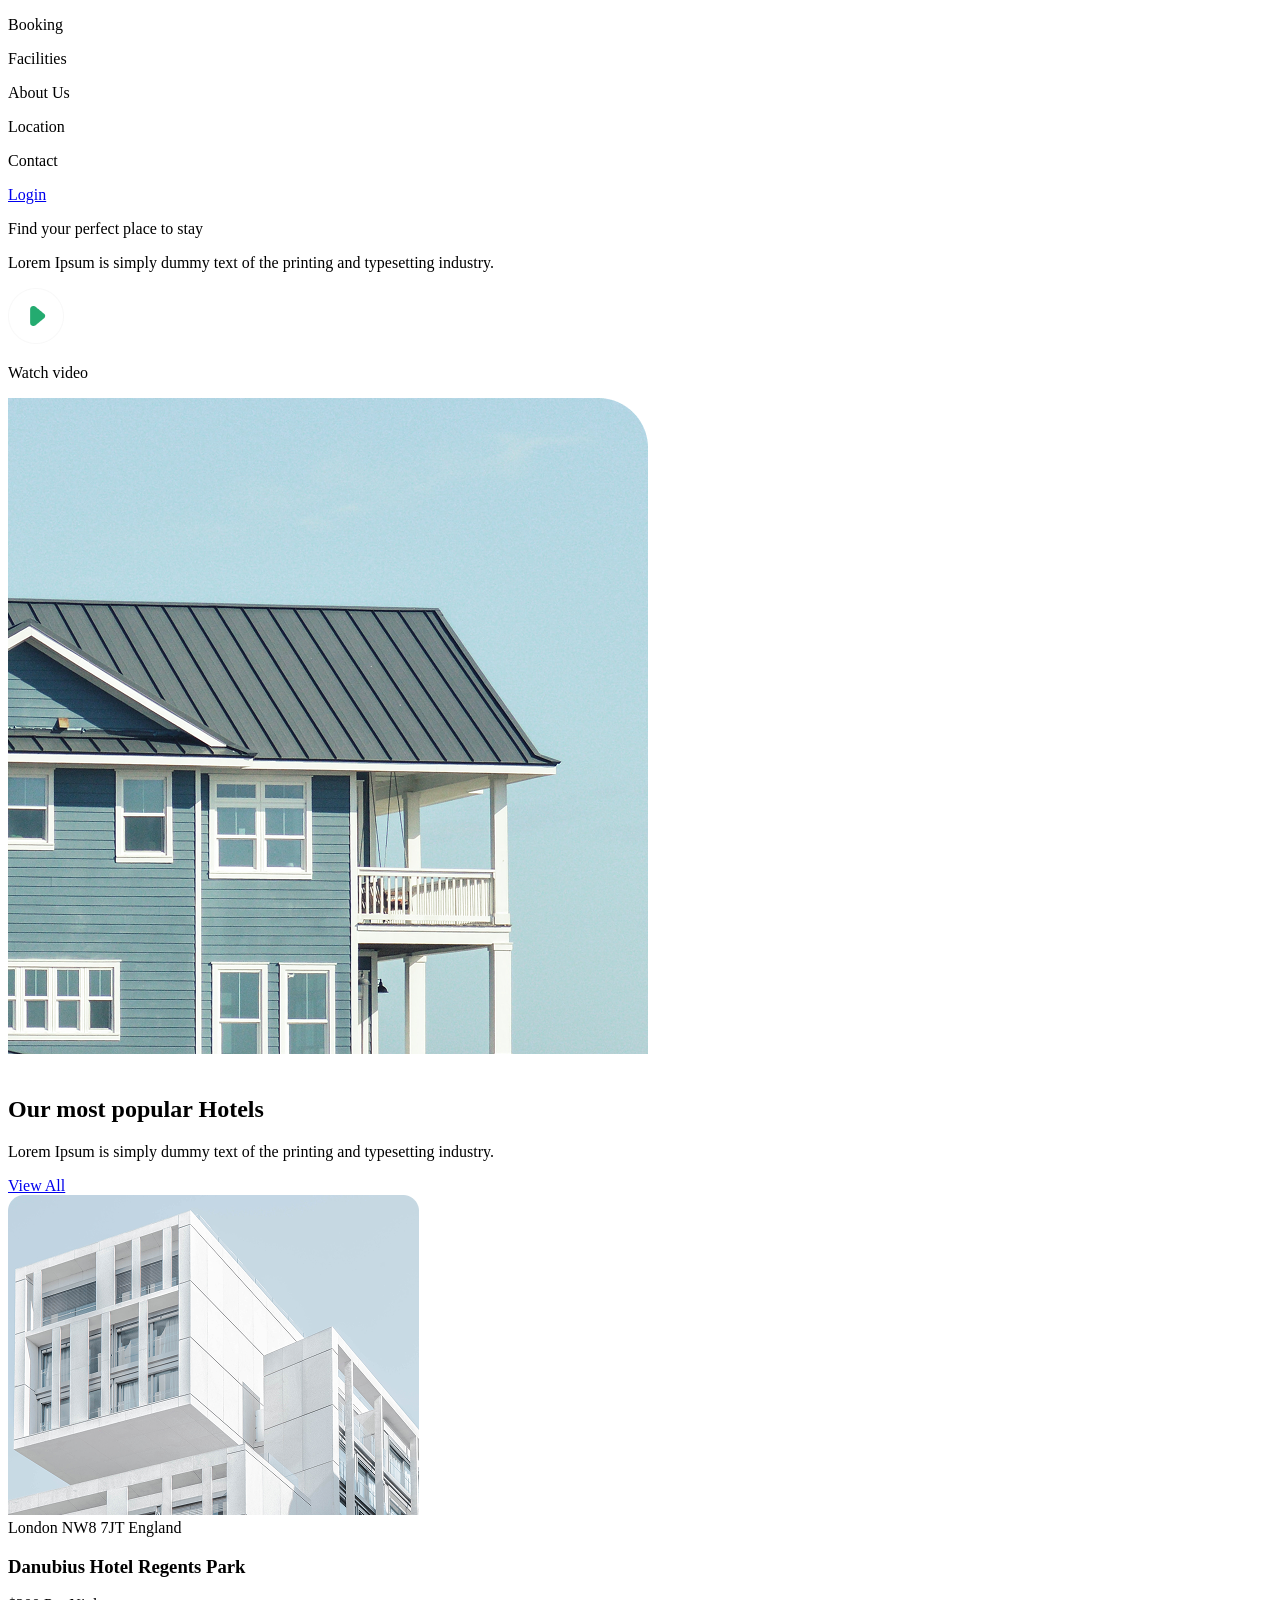
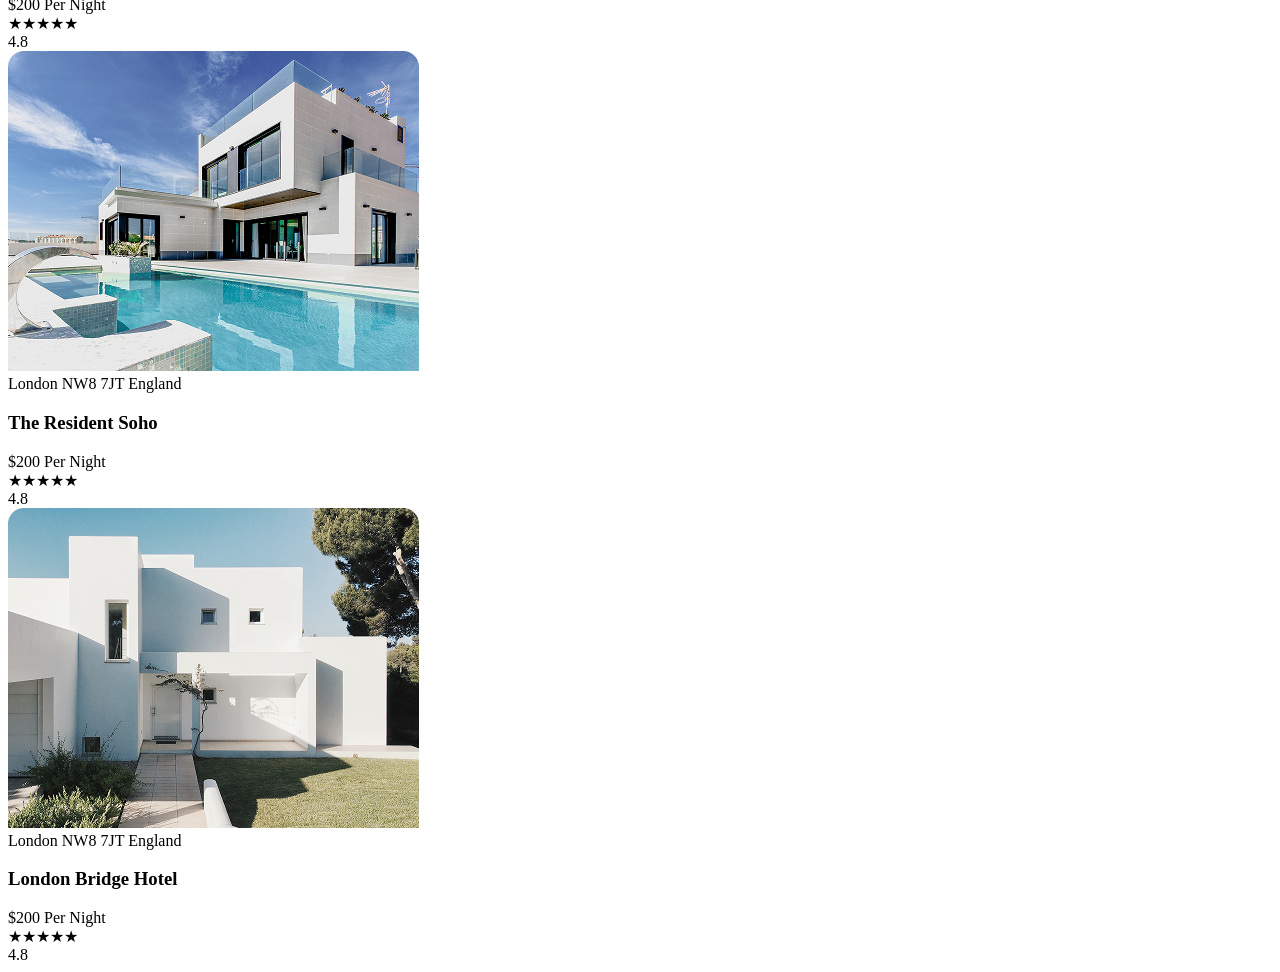
==== index.html @ f7c1f8ee "duyum" ====
<!DOCTYPE html>
<html lang="en">

<head>
  <meta charset="UTF-8">
  <meta name="viewport" content="width=device-width, initial-scale=1.0">
  <title>Document</title>
  <link rel="stylesheet" href="./src/output.css">
</head>

<body>
  <header class=" lg:max-w-[1300px]  p-10 gap-100 w-[90%] m-auto flex justify-end ">
    <div class="flex gap-10 ">

      <p>Booking</p>
      <p>Facilities</p>
      <p>About Us</p>
      <p>Location</p>
      <p>Contact</p>
    </div>
    <div class="p-2 px-3 text-[white] rounded-2xl bg-[#24AB70]"><a href="./page.2.html">
        <p>Login</p>
      </a></div>
  </header>
  <main class="max-w-[1300px] w-[90%] m-auto ">
    <section>

      <div class="w-[100%] bg-[#F6FCF9] h-[700px] rounded-2xl flex grid grid-cols-1 lg:grid-cols-2 lg:grid items-center gap-10 p-10">
        <div>
        <p class="text-[34px] lg:text-[64px]">Find your perfect place to stay</p>
        <p class="text-[20px] lg:mt-[20px]">Lorem Ipsum is simply dummy text of the printing and typesetting industry.</p>
        <div class="flex gap-3 items-center lg:mt-[20px]">
          <img src="./images/Group 2.png" alt="">
          <p>Watch video</p>
        </div>
        
      </div>
      <div>
        <img src="./images/image (5).png" alt="">

      </div>

      
      
      
      
    </div>
  </section>
  <br>
  <section>
<div class="bg-gray-50 min-h-screen py-16 px-4 sm:px-6 lg:px-8 font-sans text-gray-800">
  <div class="max-w-7xl mx-auto">
    
    <div class="flex flex-col sm:flex-row sm:items-end sm:justify-between mb-12">
      <div class="max-w-xl">
        <h2 class="text-3xl font-bold tracking-tight text-gray-900 sm:text-4xl mb-4">
          Our most popular Hotels
        </h2>
        <p class="text-gray-500 text-sm leading-relaxed">
          Lorem Ipsum is simply dummy text of the printing and typesetting industry.
        </p>
      </div>
      <div class="mt-6 sm:mt-0">
        <a href="#" class="inline-flex items-center justify-center px-6 py-2.5 text-sm font-medium text-emerald-600 bg-emerald-50 hover:bg-emerald-100 rounded-full transition-colors">
          View All
        </a>
      </div>
    </div>

    <div class="grid grid-cols-1 md:grid-cols-2 lg:grid-cols-3 gap-8">
      
      <div class="bg-white rounded-3xl overflow-hidden shadow-sm border border-gray-100 flex flex-col justify-between">
        <div>
          <div class="aspect-[4/3] w-full bg-gray-200 flex items-center justify-center text-gray-400 text-sm font-medium">
           <img src="./images/image (8).png" alt="">
          </div>
          <div class="p-6">
            <span class="text-xs font-medium text-emerald-500 block mb-2">London NW8 7JT England</span>
            <h3 class="text-xl font-bold text-gray-900 mb-4">Danubius Hotel Regents Park</h3>
          </div>
        </div>
        <div class="px-6 pb-6 pt-2 border-t border-gray-50 flex items-center justify-between">
          <span class="text-sm font-semibold text-gray-700">$200 Per Night</span>
          <div class="flex items-center gap-1">
            <div class="flex text-amber-400 text-xs">
              <span>★</span><span>★</span><span>★</span><span>★</span><span class="text-gray-200">★</span>
            </div>
            <span class="text-xs font-bold text-gray-500 ml-1">4.8</span>
          </div>
        </div>
      </div>

      <div class="bg-white rounded-3xl overflow-hidden shadow-sm border border-gray-100 flex flex-col justify-between">
        <div>
          <div class="aspect-[4/3] w-full bg-gray-200 flex items-center justify-center text-gray-400 text-sm font-medium">
            <img src="./images/image (7).png" alt="">
          </div>
          <div class="p-6">
            <span class="text-xs font-medium text-emerald-500 block mb-2">London NW8 7JT England</span>
            <h3 class="text-xl font-bold text-gray-900 mb-4">The Resident Soho</h3>
          </div>
        </div>
        <div class="px-6 pb-6 pt-2 border-t border-gray-50 flex items-center justify-between">
          <span class="text-sm font-semibold text-gray-700">$200 Per Night</span>
          <div class="flex items-center gap-1">
            <div class="flex text-amber-400 text-xs">
              <span>★</span><span>★</span><span>★</span><span>★</span><span class="text-gray-200">★</span>
            </div>
            <span class="text-xs font-bold text-gray-500 ml-1">4.8</span>
          </div>
        </div>
      </div>

      <div class="bg-white rounded-3xl overflow-hidden shadow-sm border border-gray-100 flex flex-col justify-between">
        <div>
          <div class="aspect-[4/3] w-full bg-gray-200 flex items-center justify-center text-gray-400 text-sm font-medium">
<img src="./images/image (6).png" alt="">          </div>
          <div class="p-6">
            <span class="text-xs font-medium text-emerald-500 block mb-2">London NW8 7JT England</span>
            <h3 class="text-xl font-bold text-gray-900 mb-4">London Bridge Hotel</h3>
          </div>
        </div>
        <div class="px-6 pb-6 pt-2 border-t border-gray-50 flex items-center justify-between">
          <span class="text-sm font-semibold text-gray-700">$200 Per Night</span>
          <div class="flex items-center gap-1">
            <div class="flex text-amber-400 text-xs">
              <span>★</span><span>★</span><span>★</span><span>★</span><span class="text-gray-200">★</span>
            </div>
            <span class="text-xs font-bold text-gray-500 ml-1">4.8</span>
          </div>
        </div>
      </div>

    </div>
  </div>
</div>
  </section>



  </main>







</body>

</html>
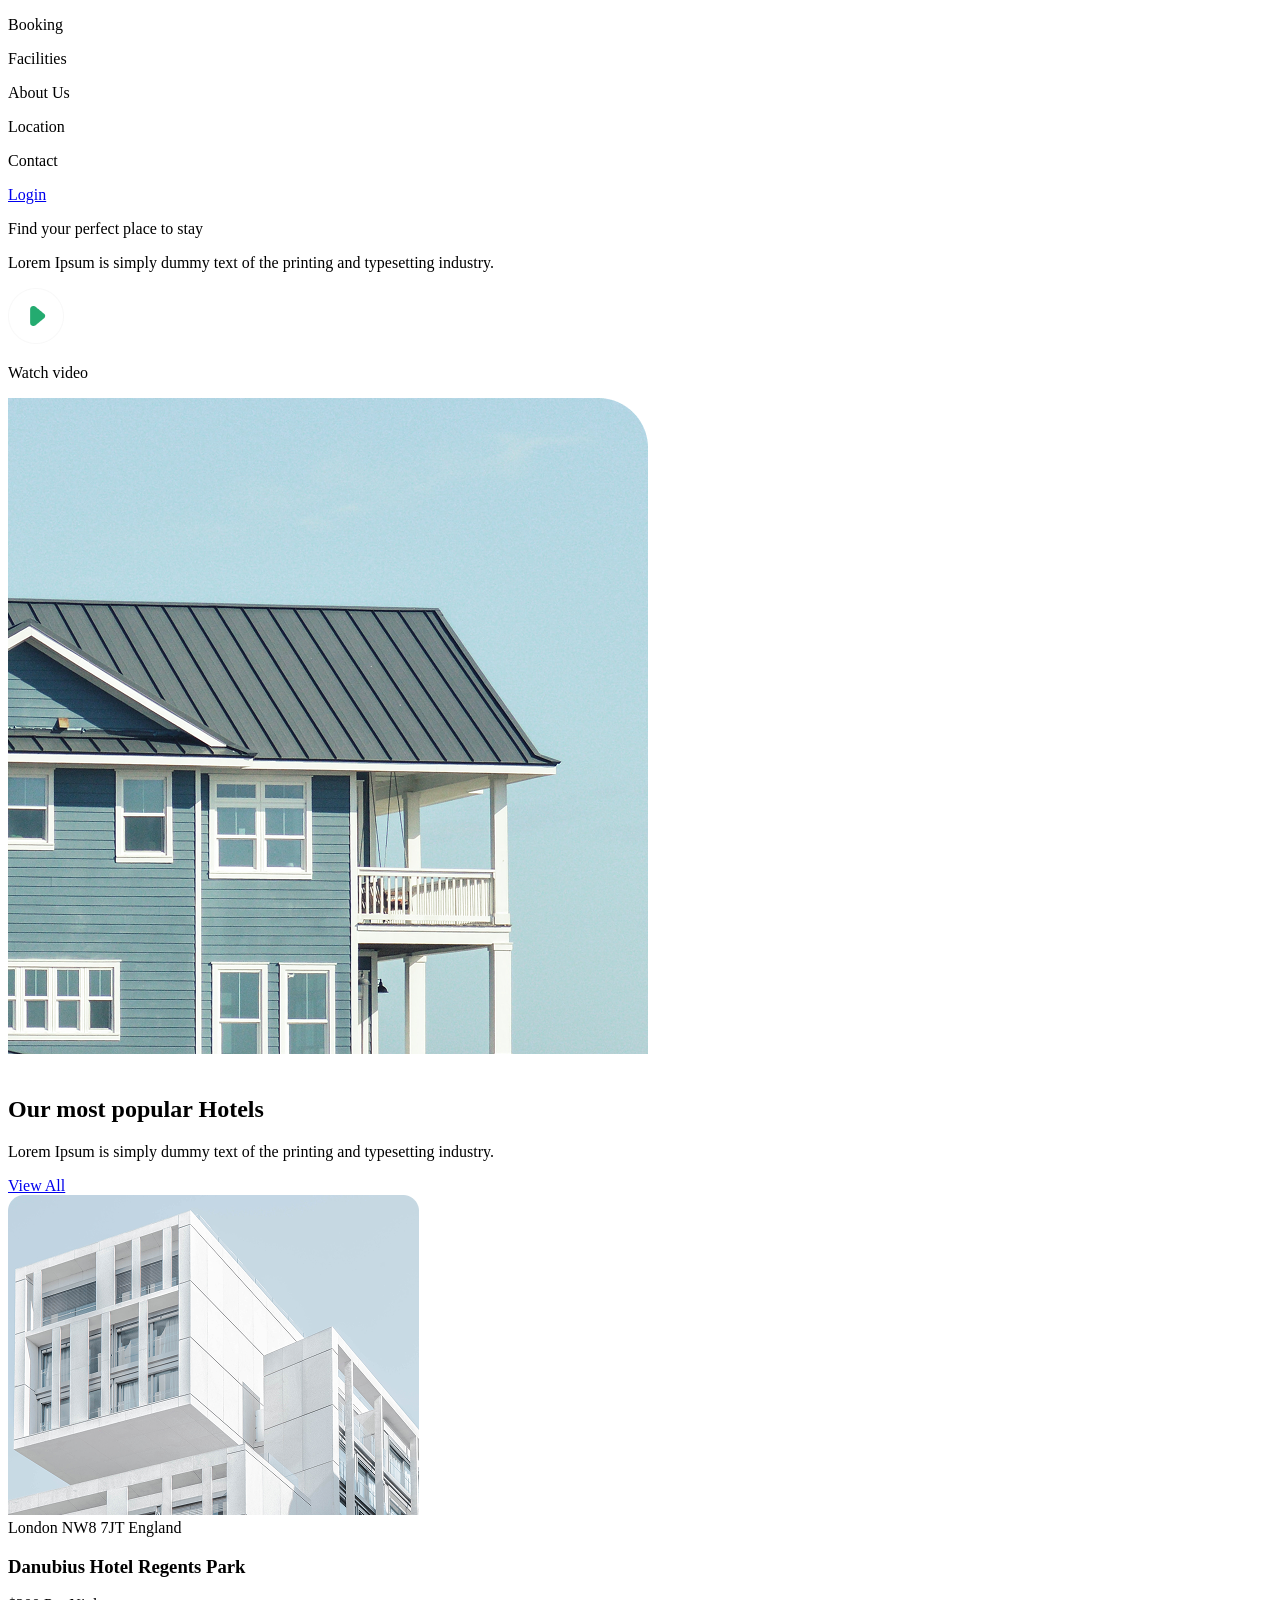
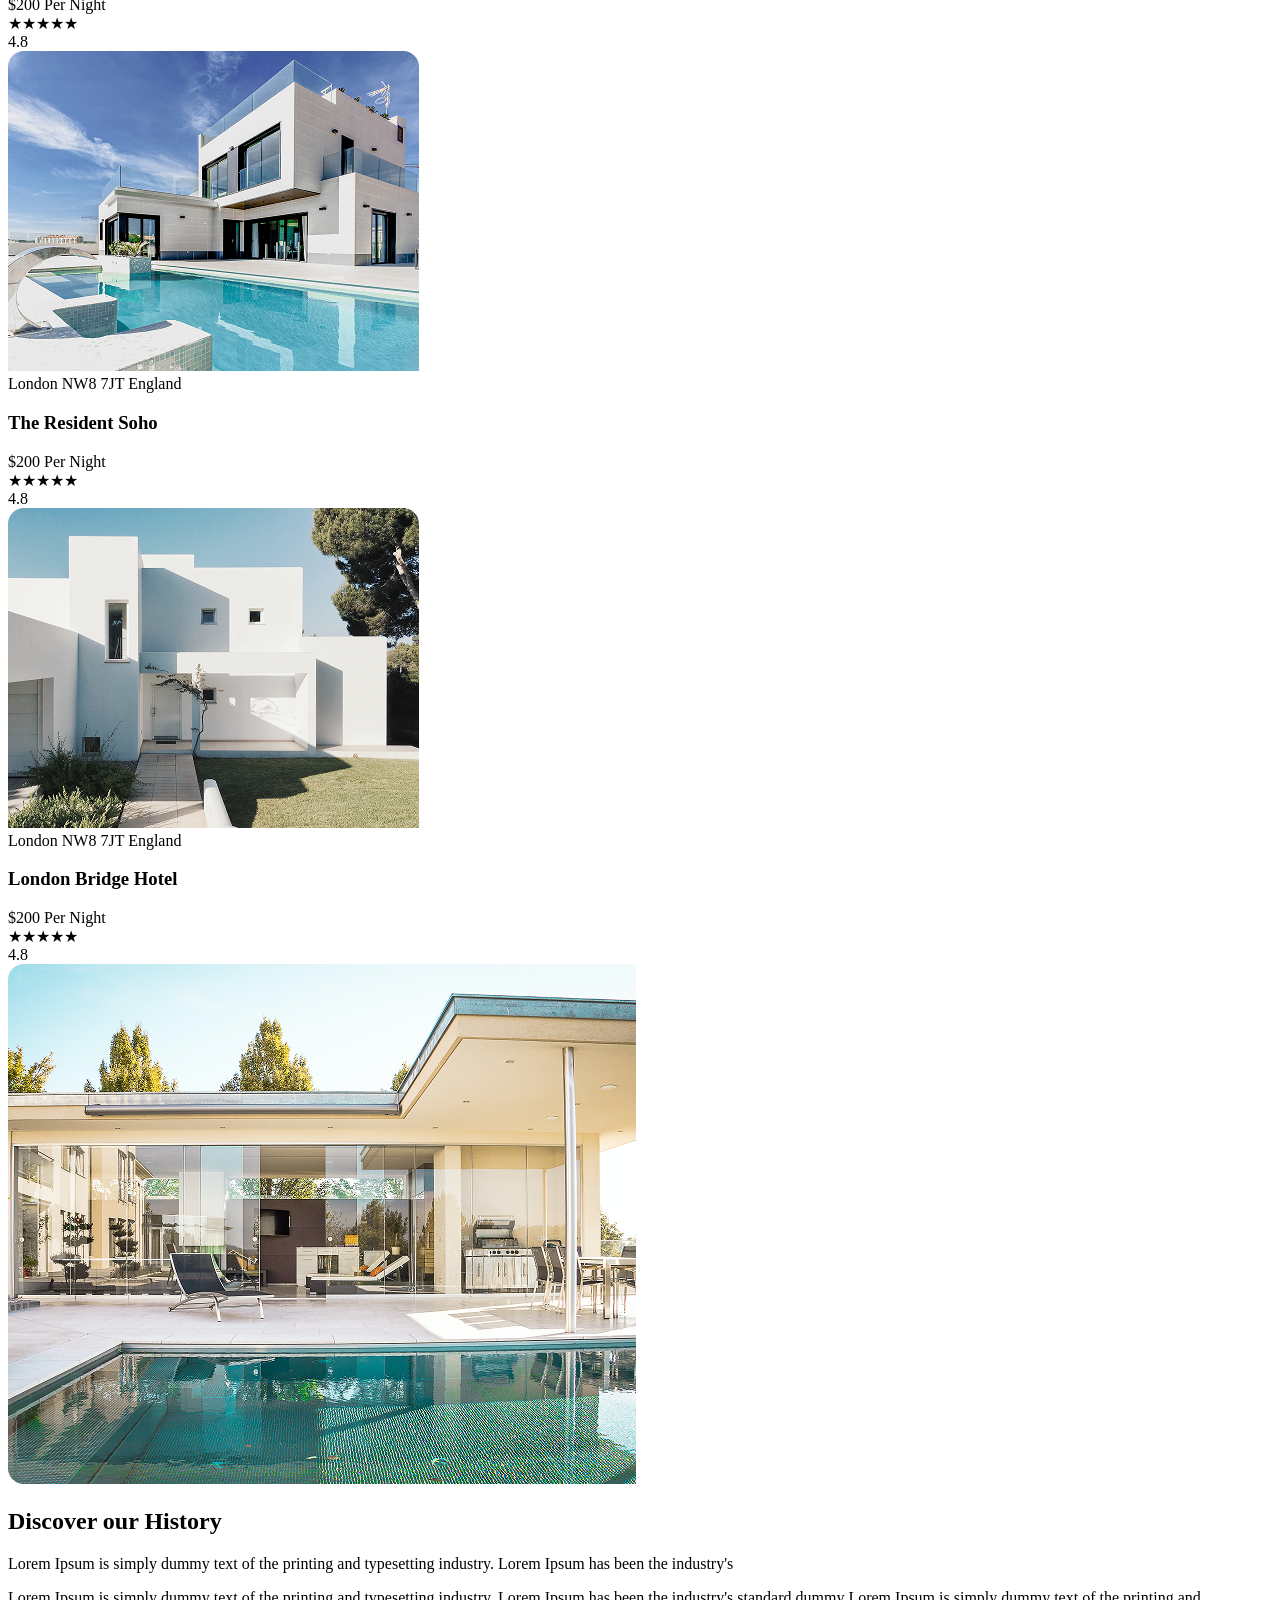
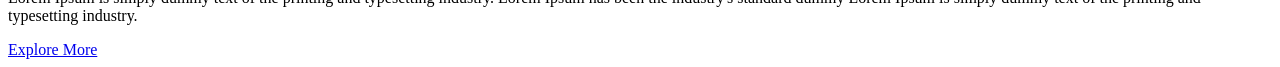
==== commit 4d74dde4: "seyum section" ====
--- a/index.html
+++ b/index.html
@@ -137,6 +137,38 @@
   </section>
 
 
+  <section>
+    <div class="max-w-7xl mx-auto px-4 sm:px-6 lg:px-8 py-12">
+  <div class="bg-[#f4f9f8] rounded-3xl overflow-hidden grid grid-cols-1 md:grid-cols-2 min-h-[450px]">
+    
+    <div class="w-full h-64 md:h-full bg-gray-200 flex items-center justify-center text-gray-400 text-sm font-medium">
+     <img src="./images/image (9).png" alt="">
+    </div>
+
+    <div class="p-8 sm:p-12 lg:p-16 flex flex-col justify-center items-start">
+      <h2 class="text-3xl font-bold text-gray-950 mb-6 tracking-tight">
+        Discover our History
+      </h2>
+      
+      <div class="space-y-4 text-gray-500 text-sm leading-relaxed mb-8 max-w-xl">
+        <p>
+          Lorem Ipsum is simply dummy text of the printing and typesetting industry. Lorem Ipsum has been the industry's
+        </p>
+        <p>
+          Lorem Ipsum is simply dummy text of the printing and typesetting industry. Lorem Ipsum has been the industry's standard dummy Lorem Ipsum is simply dummy text of the printing and typesetting industry.
+        </p>
+      </div>
+
+      <a href="#" class="inline-flex items-center justify-center px-8 py-3.5 text-sm font-medium text-white bg-emerald-600 hover:bg-emerald-700 rounded-full shadow-sm transition-colors">
+        Explore More
+      </a>
+    </div>
+
+  </div>
+</div>
+  </section>
+
+
 
   </main>
 
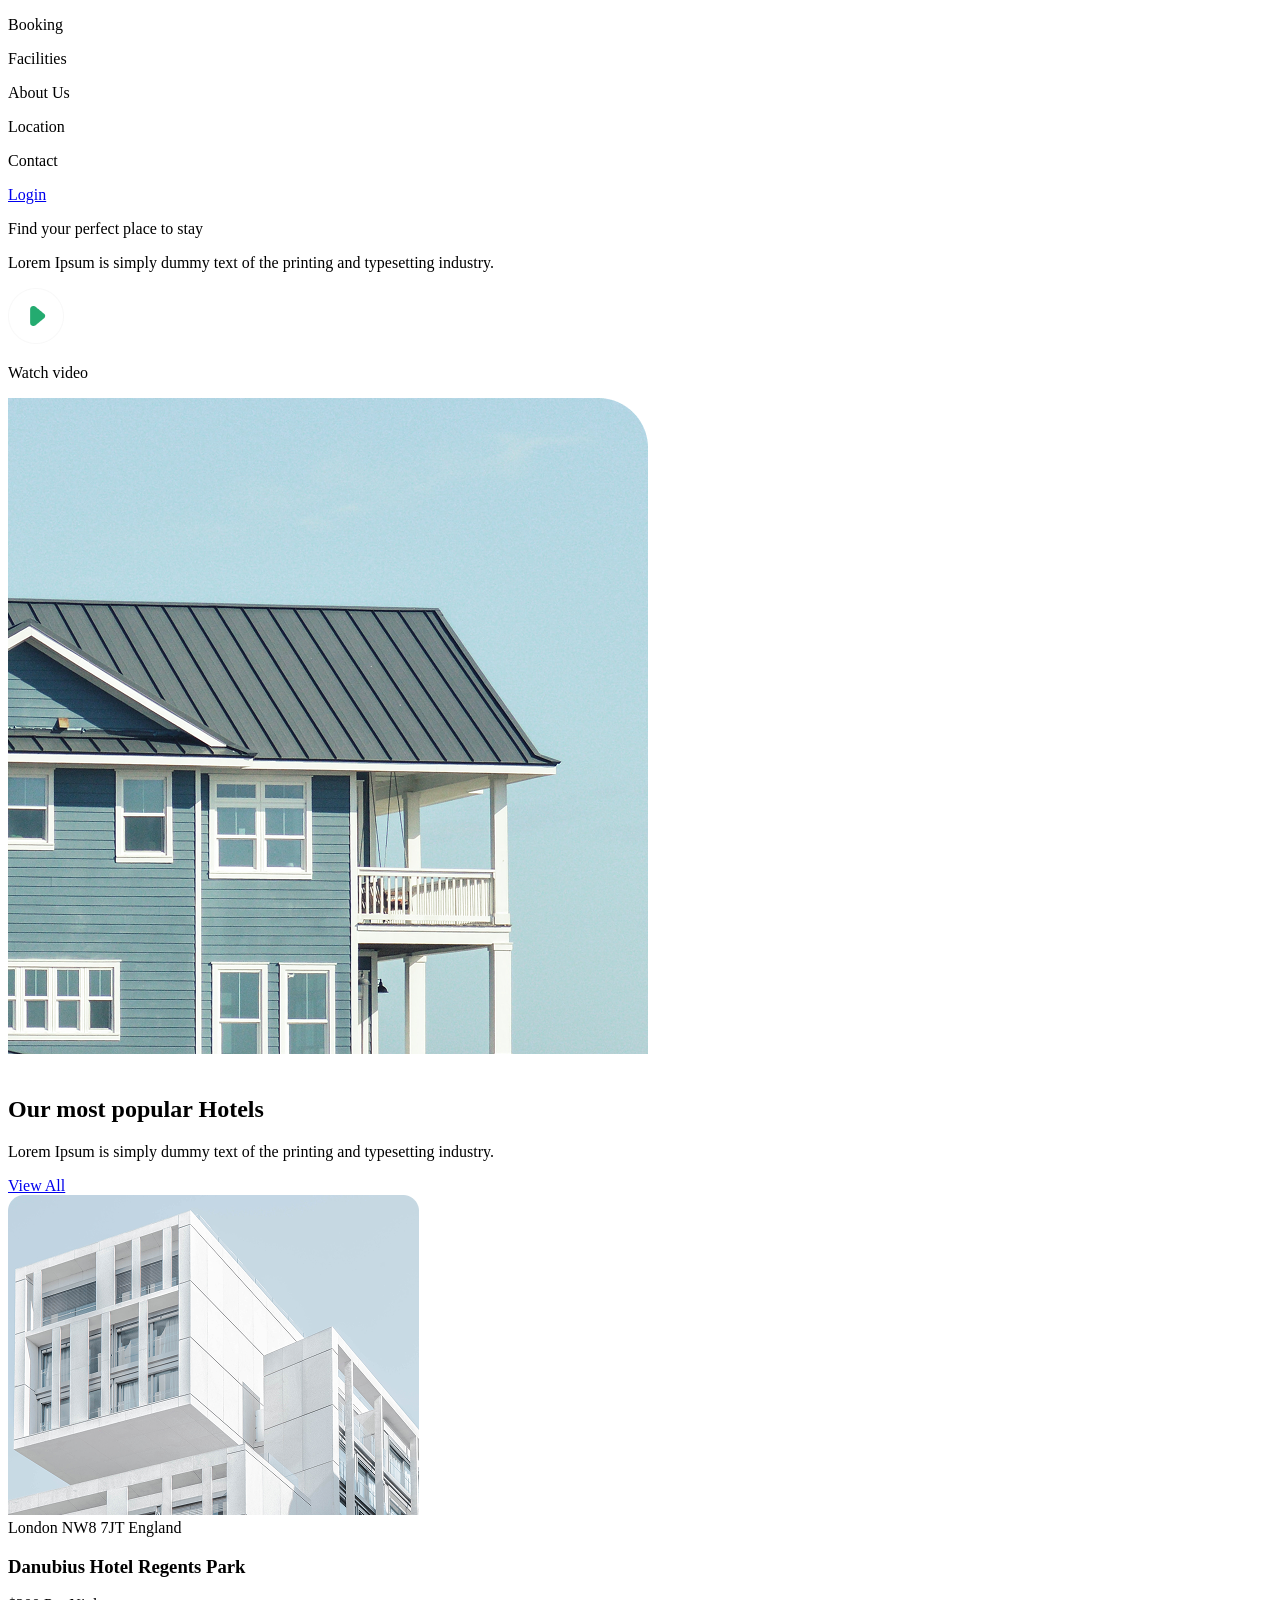
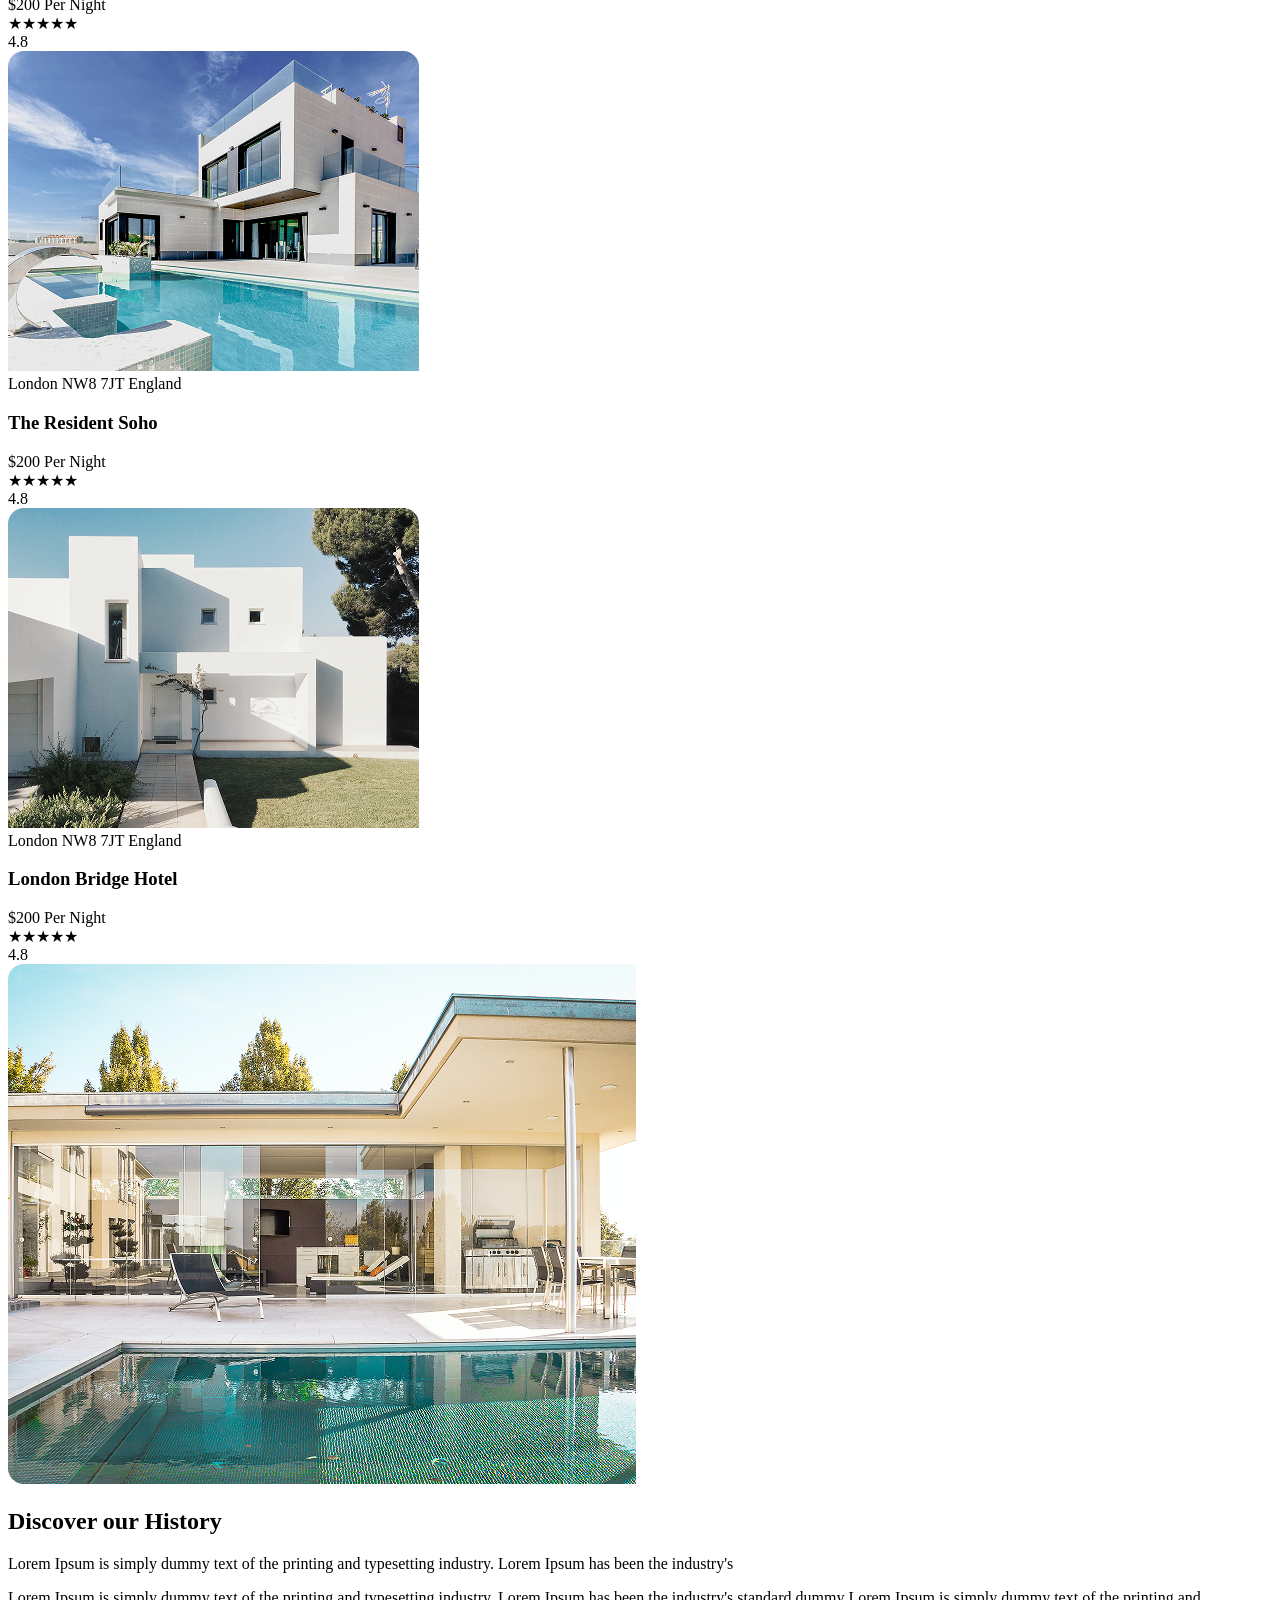
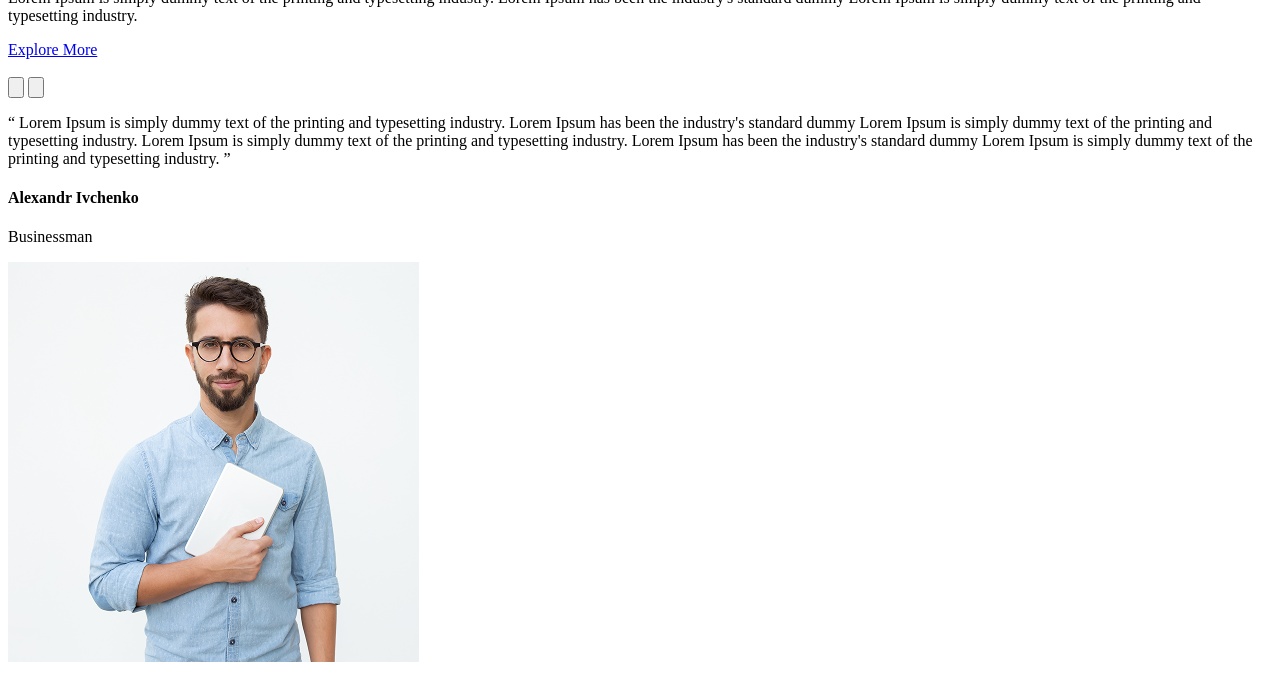
==== commit 7207346c: "secc3" ====
--- a/index.html
+++ b/index.html
@@ -167,6 +167,48 @@
   </div>
 </div>
   </section>
+  <br>
+  <section>
+    <div class="max-w-7xl mx-auto px-4 sm:px-6 lg:px-8 py-12 relative">
+  
+  <button class="absolute left-1 top-1/2 -translate-y-1/2 z-10 w-10 h-10 rounded-full bg-white shadow-md border border-gray-100 flex items-center justify-center text-gray-400 hover:text-emerald-600 transition-colors focus:outline-none">
+    <svg xmlns="http://www.w3.org/2000/svg" fill="none" viewBox="0 0 24 24" stroke-width="2.5" stroke="currentColor" class="w-5 h-5">
+      <path stroke-linecap="round" stroke-linejoin="round" d="M15.75 19.5L8.25 12l7.5-7.5" />
+    </svg>
+  </button>
+
+  <button class="absolute right-1 top-1/2 -translate-y-1/2 z-10 w-10 h-10 rounded-full bg-white shadow-md border border-gray-100 flex items-center justify-center text-emerald-600 hover:bg-gray-50 transition-colors focus:outline-none">
+    <svg xmlns="http://www.w3.org/2000/svg" fill="none" viewBox="0 0 24 24" stroke-width="2.5" stroke="currentColor" class="w-5 h-5">
+      <path stroke-linecap="round" stroke-linejoin="round" d="M8.25 4.5l7.5 7.5-7.5 7.5" />
+    </svg>
+  </button>
+
+  <div class="bg-[#fbfcfa] rounded-3xl overflow-hidden grid grid-cols-1 md:grid-cols-12 min-h-[400px] border border-gray-50">
+    
+    <div class="p-8 sm:p-12 lg:p-16 md:col-span-7 flex flex-col justify-center">
+      
+      <div class="relative mb-8">
+        <p class="text-gray-500 text-sm leading-relaxed inline">
+          <span class="text-emerald-500 text-2xl font-serif font-bold inline-block mr-1 leading-none select-none">“</span>
+          Lorem Ipsum is simply dummy text of the printing and typesetting industry. Lorem Ipsum has been the industry's standard dummy Lorem Ipsum is simply dummy text of the printing and typesetting industry. Lorem Ipsum is simply dummy text of the printing and typesetting industry. Lorem Ipsum has been the industry's standard dummy Lorem Ipsum is simply dummy text of the printing and typesetting industry.
+          <span class="text-emerald-500 text-2xl font-serif font-bold inline-block ml-1 leading-none select-none">”</span>
+        </p>
+      </div>
+
+      <div>
+        <h4 class="text-xl font-bold text-gray-900 mb-1">Alexandr Ivchenko</h4>
+        <p class="text-xs text-gray-400 font-medium tracking-wide">Businessman</p>
+      </div>
+
+    </div>
+
+    <div class="md:col-span-5 w-full h-64 md:h-full bg-gray-200 flex items-center justify-center text-gray-400 text-sm font-medium">
+      <img src="./images/image (10).png" alt="">
+    </div>
+
+  </div>
+</div>
+  </section>
 
 
 
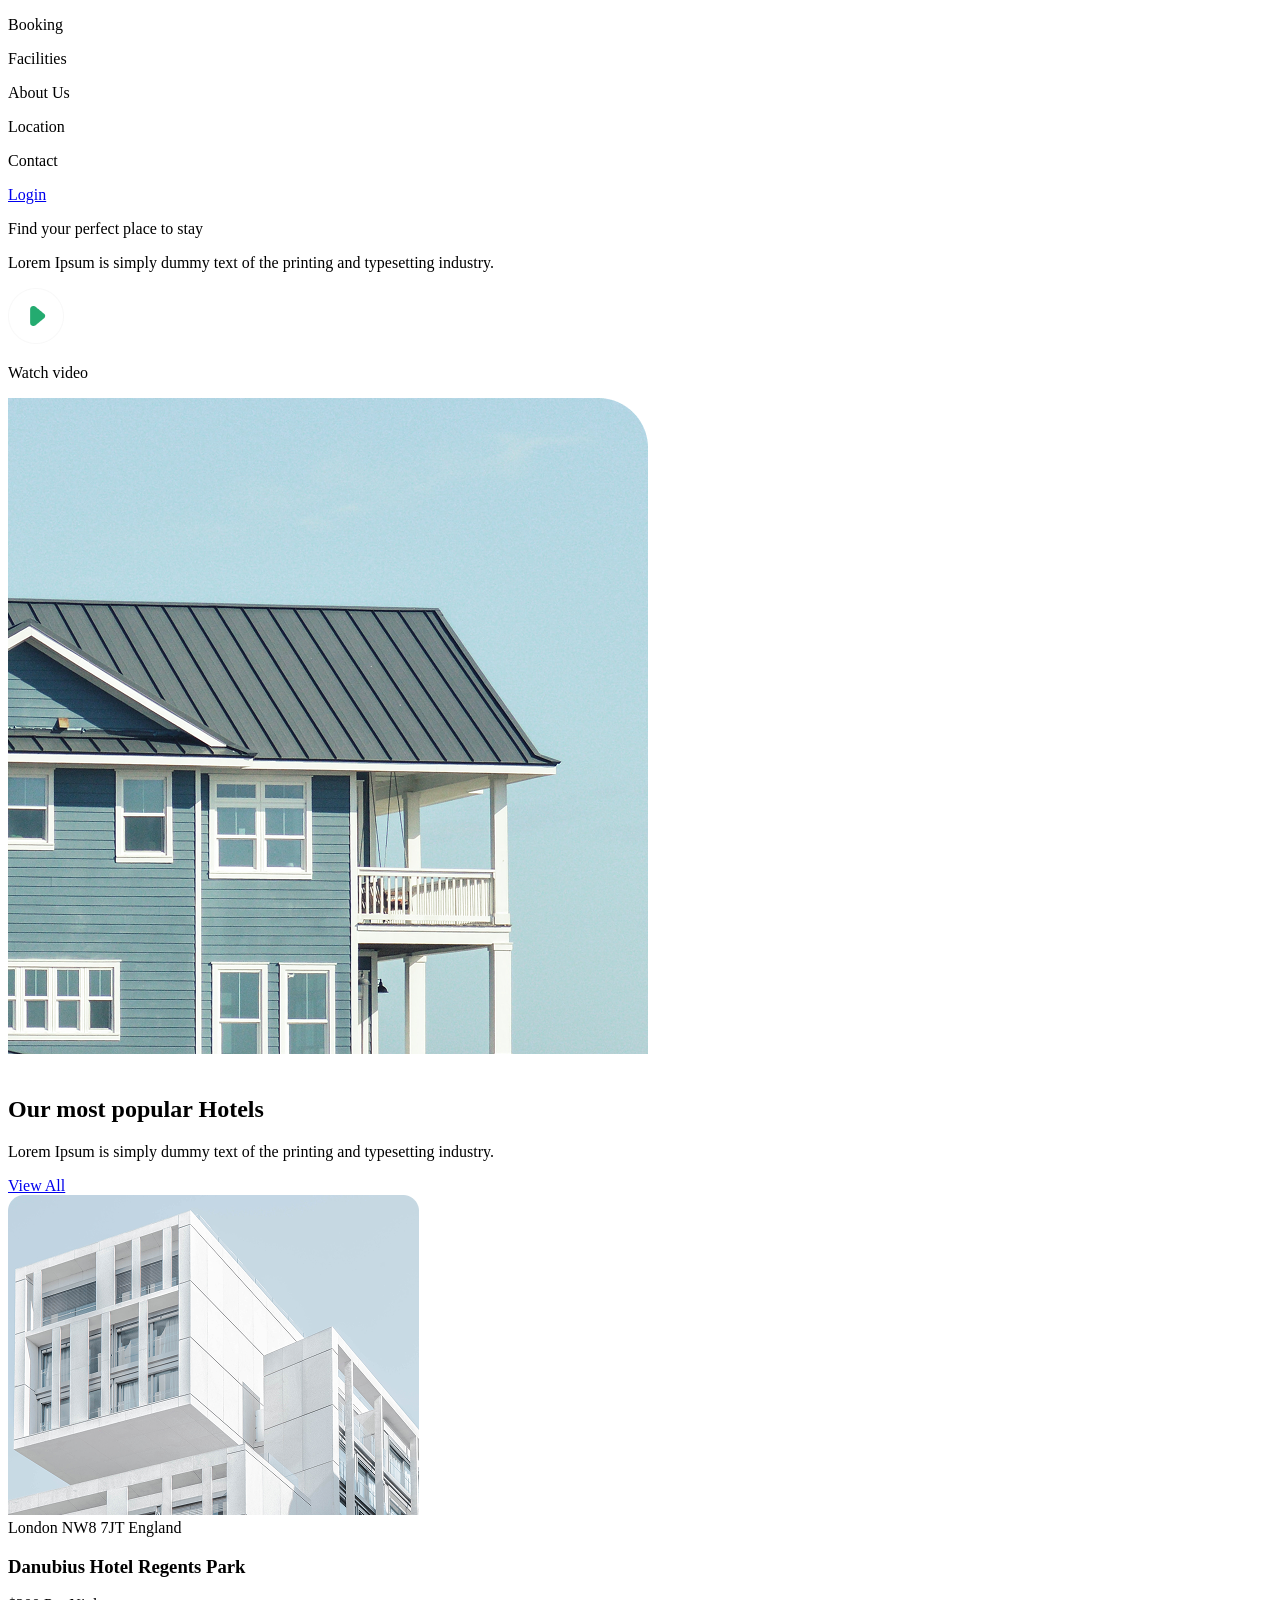
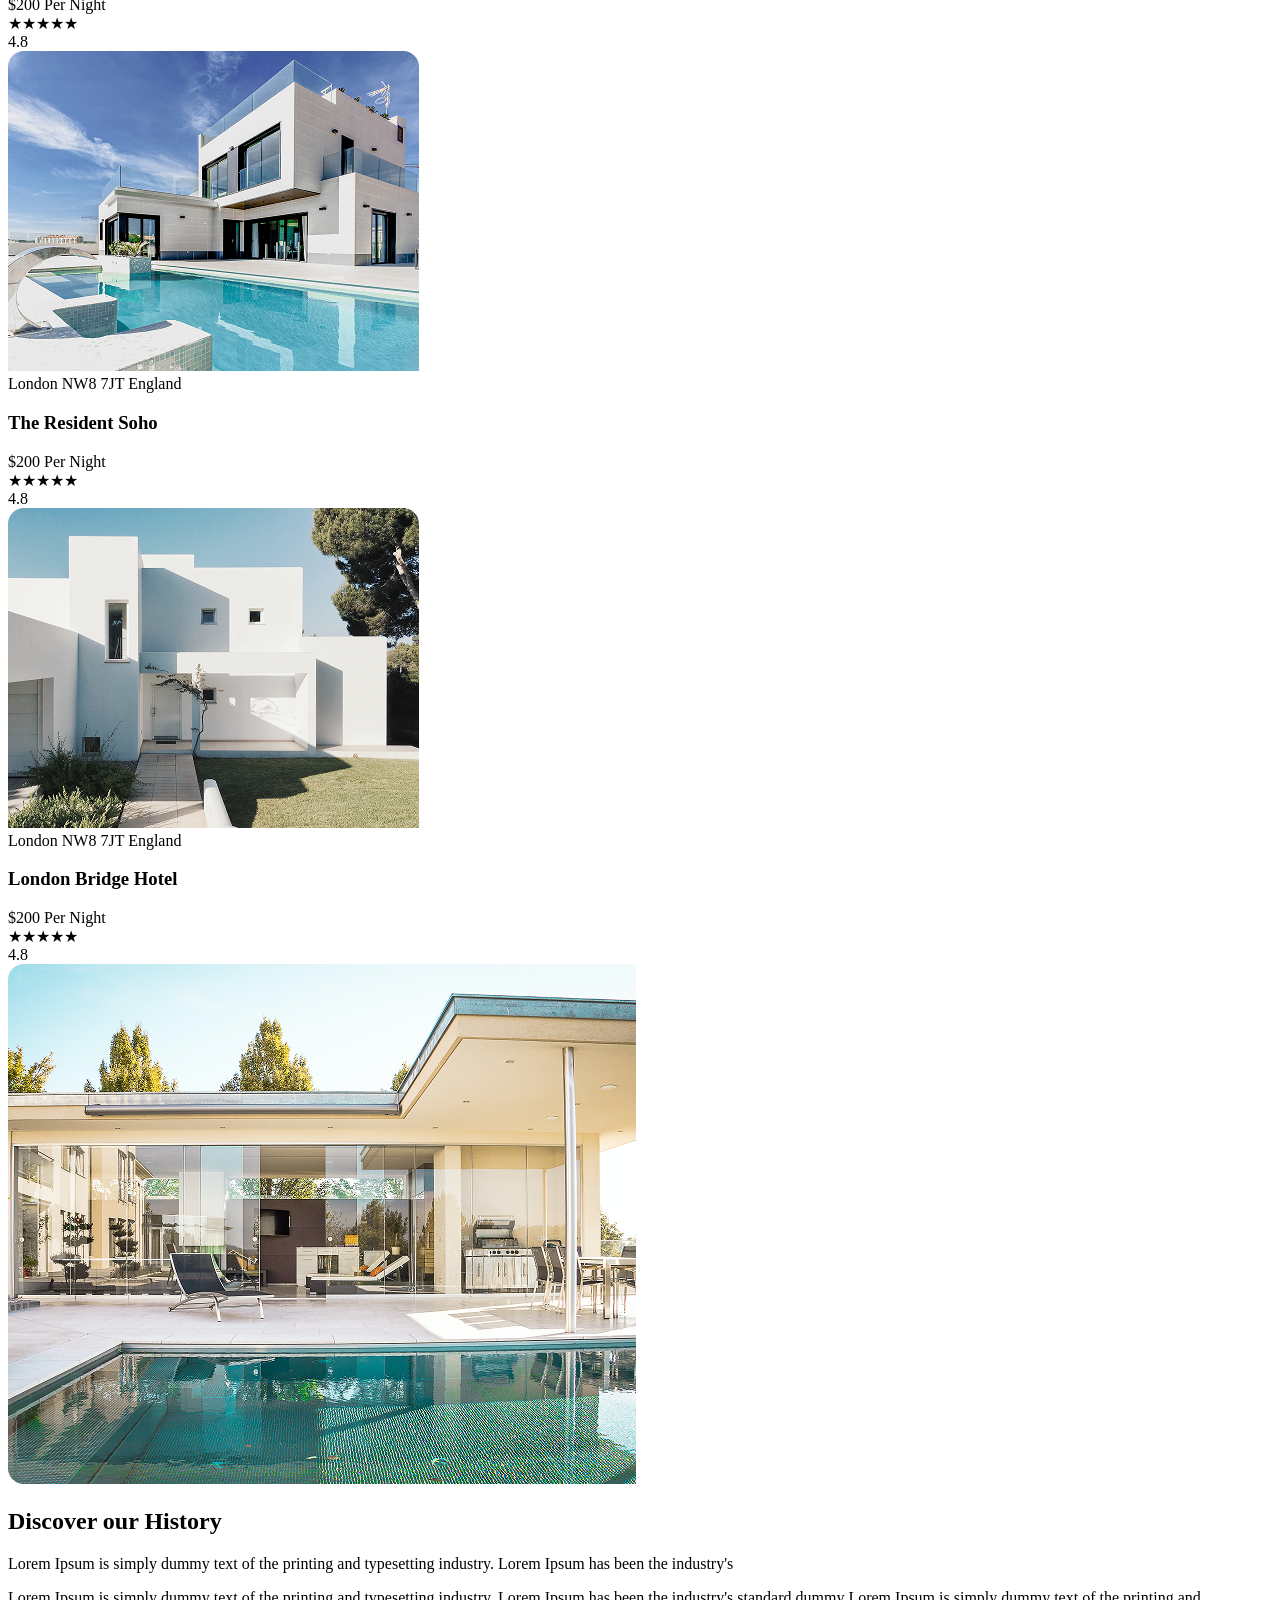
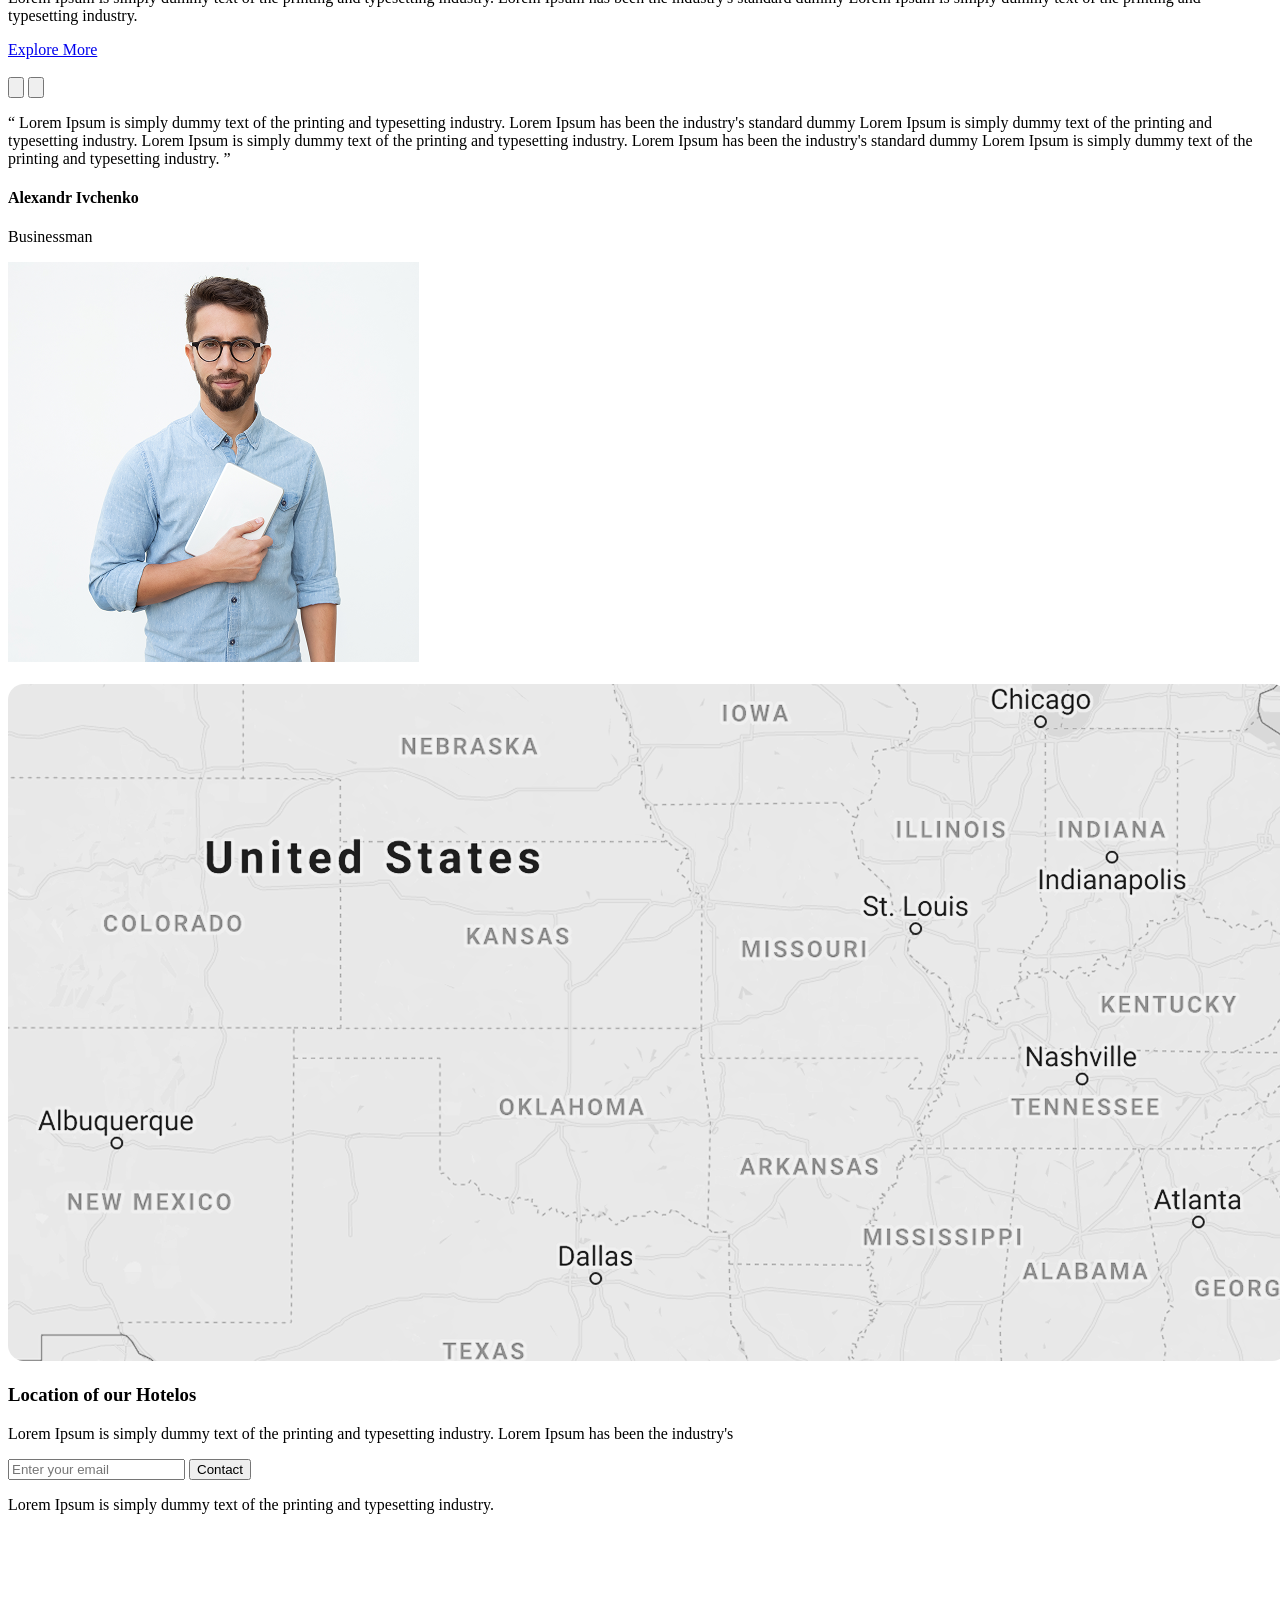
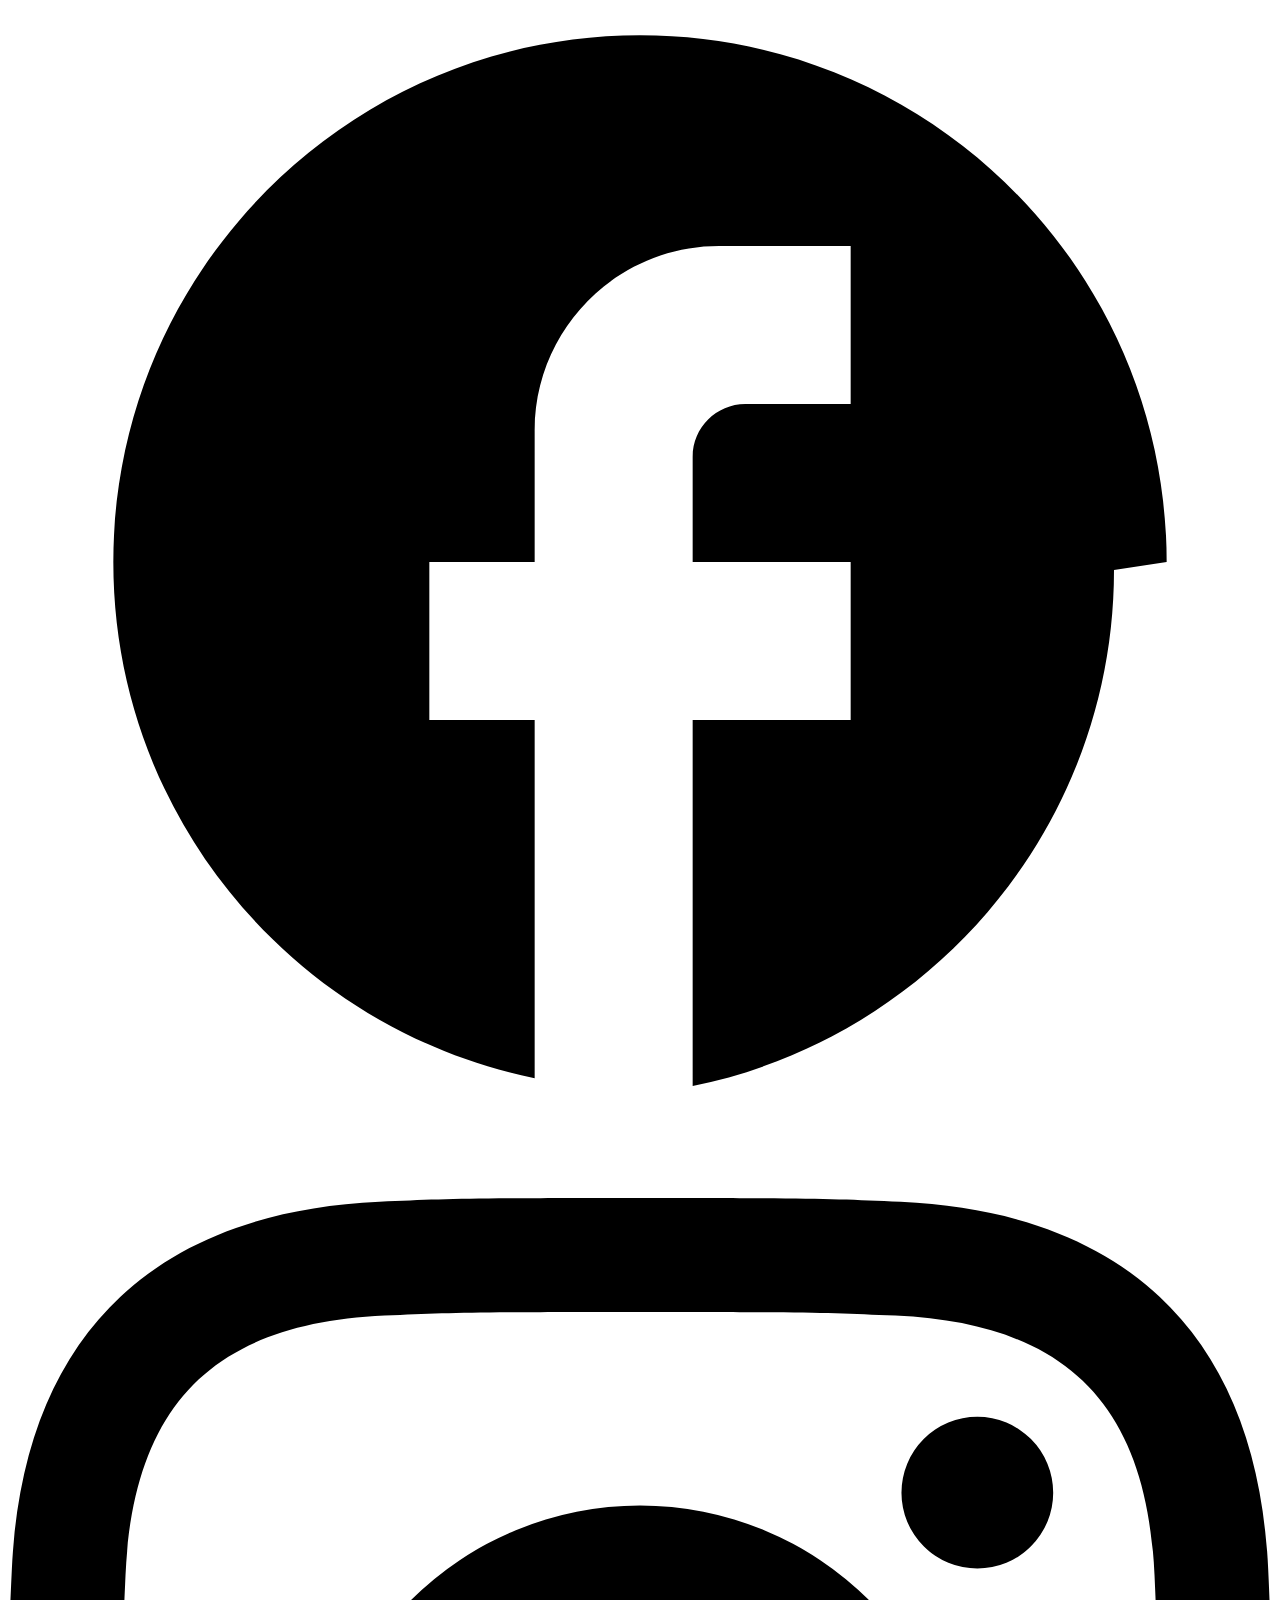
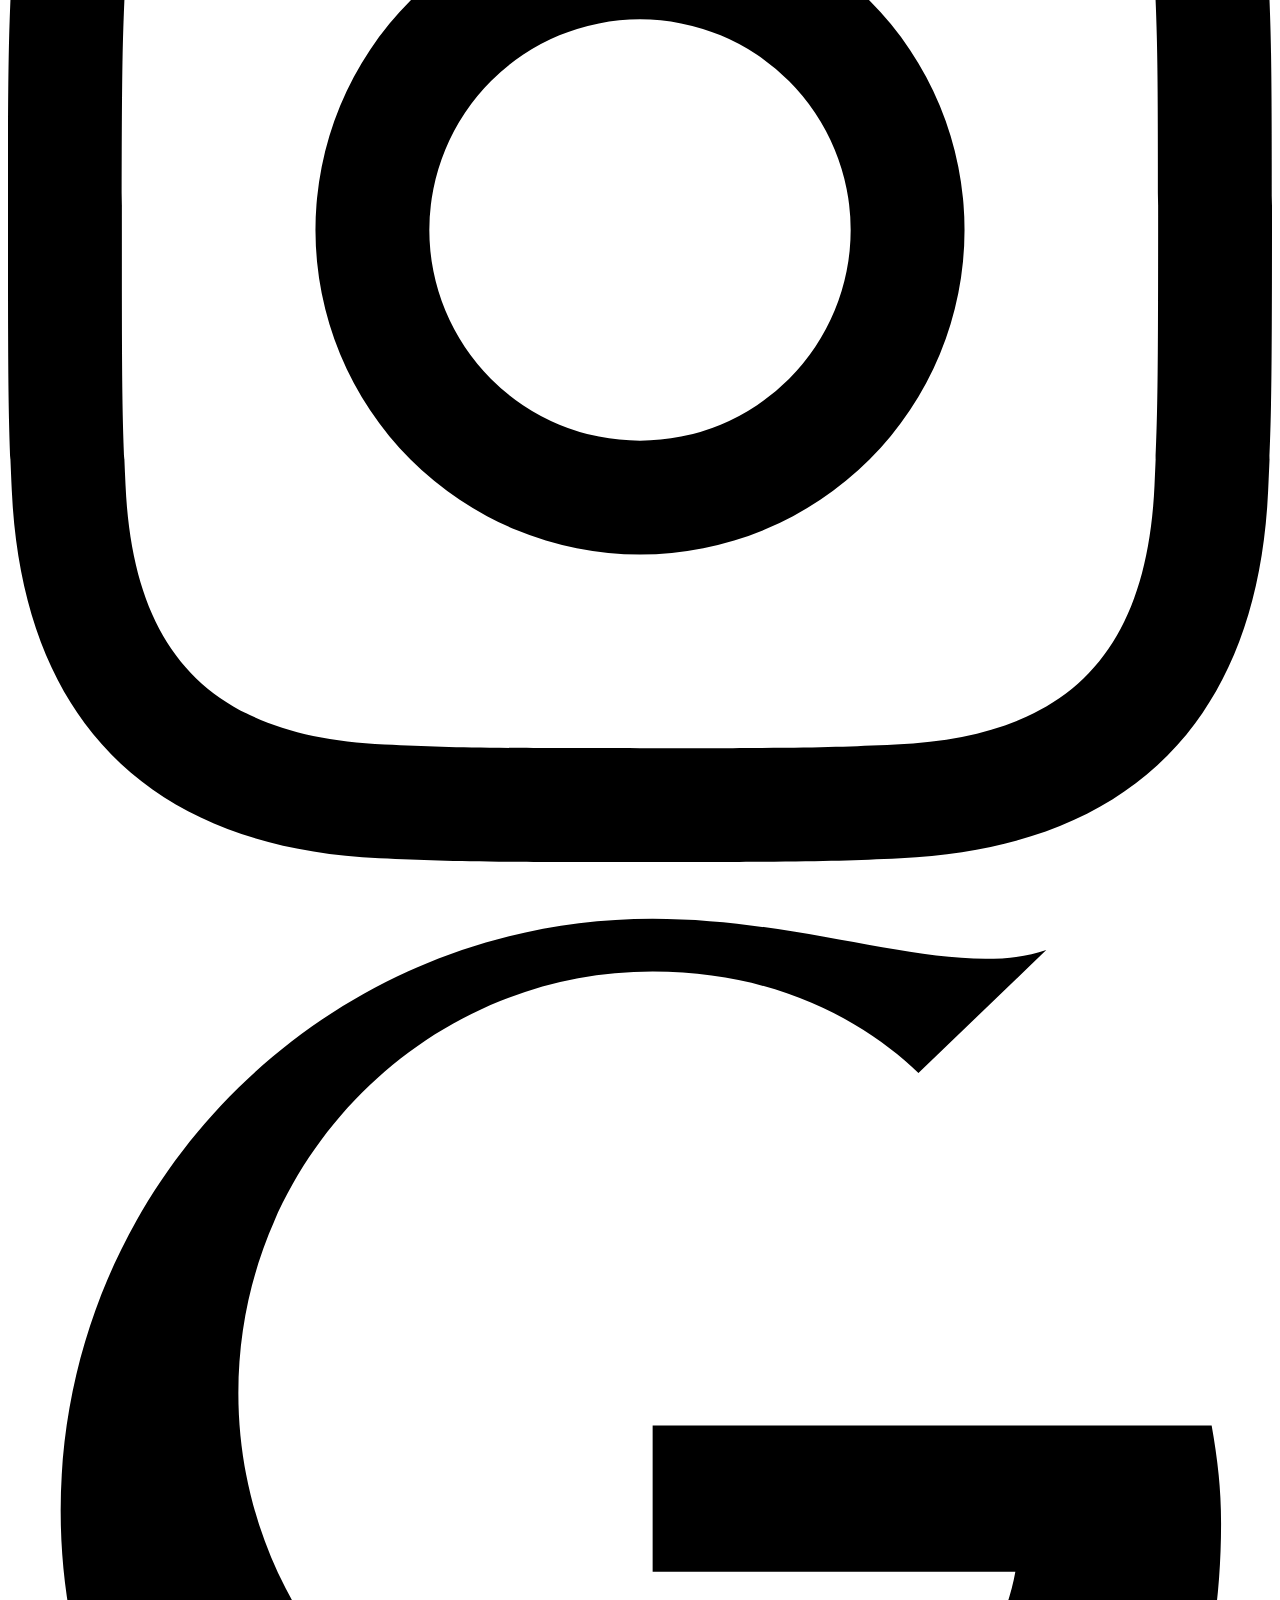
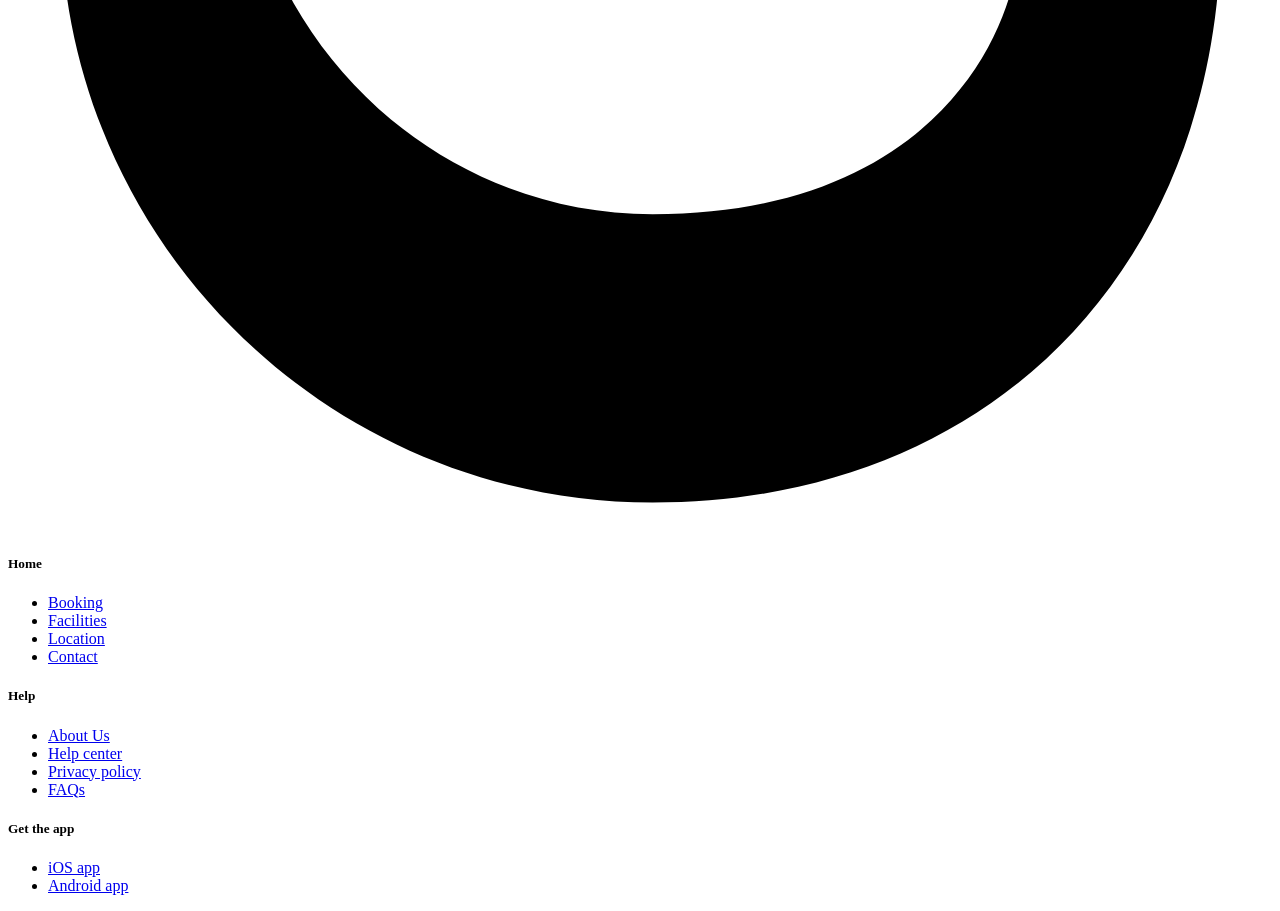
==== commit c01d8a42: "footer" ====
--- a/index.html
+++ b/index.html
@@ -209,6 +209,109 @@
   </div>
 </div>
   </section>
+<br>
+  <section>
+<div class="max-w-7xl mx-auto px-4 sm:px-6 lg:px-8 py-12">
+  <div class="relative rounded-3xl overflow-hidden bg-gray-200 min-h-[500px] flex items-end p-4 sm:p-8 lg:p-12">
+    
+    <div class="absolute inset-0 bg-gray-300 flex items-center justify-center text-gray-500 text-sm font-medium select-none">
+      <img src="./images/map.png" alt="">
+    </div>
+
+    <div class="relative w-full bg-white rounded-3xl shadow-lg p-8 lg:p-12 grid grid-cols-1 lg:grid-cols-12 gap-8 items-center z-10">
+      
+      <div class="lg:col-span-7">
+        <h3 class="text-2xl sm:text-3xl font-bold text-gray-900 mb-4 tracking-tight">
+          Location of our Hotelos
+        </h3>
+        <p class="text-gray-500 text-sm leading-relaxed max-w-xl">
+          Lorem Ipsum is simply dummy text of the printing and typesetting industry. Lorem Ipsum has been the industry's
+        </p>
+      </div>
+
+      <div class="lg:col-span-5 w-full">
+        <form class="relative flex items-center bg-[#f7f9f8] rounded-full p-2 border border-gray-100" onSubmit="event.preventDefault();">
+          <input 
+            type="email" 
+            placeholder="Enter your email" 
+            class="w-full bg-transparent pl-5 pr-32 py-3 text-sm text-gray-800 placeholder-gray-400 focus:outline-none"
+            required
+          />
+          <button 
+            type="submit" 
+            class="absolute right-2 top-2 bottom-2 px-8 bg-emerald-600 hover:bg-emerald-700 text-white text-sm font-medium rounded-full shadow-sm transition-colors"
+          >
+            Contact
+          </button>
+        </form>
+      </div>
+
+    </div>
+
+  </div>
+</div>
+  </section>
+  <footer class="bg-white pt-16 pb-12 border-t border-gray-100 font-sans text-gray-600">
+  <div class="max-w-7xl mx-auto px-4 sm:px-6 lg:px-8">
+    <div class="grid grid-cols-1 md:grid-cols-2 lg:grid-cols-12 gap-8 lg:gap-12">
+      
+      <div class="lg:col-span-5 flex flex-col justify-between">
+        <div class="max-w-sm mb-6 lg:mb-0">
+          <p class="text-sm text-gray-500 leading-relaxed">
+            Lorem Ipsum is simply dummy text of the printing and typesetting industry.
+          </p>
+        </div>
+        
+        <div class="flex items-center gap-4">
+          <a href="#" class="w-6 h-6 flex items-center justify-center text-blue-600 hover:opacity-80 transition-opacity" aria-label="Facebook">
+            <svg class="w-5 h-5 fill-current" viewBox="0 0 24 24">
+              <path d="M22 12c0-5.52-4.48-10-10-10S2 6.48 2 12c0 4.84 3.44 8.87 8 9.8V15H8v-3h2V9.5C10 7.57 11.57 6 13.5 6H16v3h-2c-.55 0-1 .45-1 1v2h3v3h-3v6.95c4.56-.93 8-4.96 8-9.8z"/>
+            </svg>
+          </a>
+          <a href="#" class="w-6 h-6 flex items-center justify-center text-pink-600 hover:opacity-80 transition-opacity" aria-label="Instagram">
+            <svg class="w-5 h-5 fill-current" viewBox="0 0 24 24">
+              <path d="M12 2.163c3.204 0 3.584.012 4.85.07 3.252.148 4.771 1.691 4.919 4.919.058 1.265.069 1.645.069 4.849 0 3.205-.012 3.584-.069 4.849-.149 3.225-1.664 4.771-4.919 4.919-1.266.058-1.644.07-4.85.07-3.204 0-3.584-.012-4.849-.07-3.26-.149-4.771-1.699-4.919-4.92-.058-1.265-.07-1.644-.07-4.849 0-3.204.013-3.583.07-4.849.149-3.227 1.664-4.771 4.919-4.919 1.266-.057 1.645-.069 4.849-.069zM12 0C8.741 0 8.333.014 7.053.072 2.695.272.273 2.69.073 7.051.014 8.333 0 8.741 0 12c0 3.259.014 3.668.072 4.948.2 4.358 2.618 6.78 6.98 6.98 1.281.058 1.689.072 4.948.072 3.259 0 3.668-.014 4.948-.072 4.354-.2 6.782-2.618 6.979-6.98.059-1.28.073-1.689.073-4.948 0-3.259-.014-3.667-.072-4.947-.196-4.354-2.617-6.78-6.979-6.98C15.668.014 15.259 0 12 0zm0 5.838a6.162 6.162 0 100 12.324 6.162 6.162 0 000-12.324zM12 16a4 4 0 110-8 4 4 0 010 8zm6.406-11.845a1.44 1.44 0 100 2.881 1.44 1.44 0 000-2.881z"/>
+            </svg>
+          </a>
+          <a href="#" class="w-6 h-6 flex items-center justify-center text-red-500 hover:opacity-80 transition-opacity" aria-label="Google">
+            <svg class="w-5 h-5 fill-current" viewBox="0 0 24 24">
+              <path d="M12.24 10.285V13.4h6.887c-.275 1.565-1.88 4.604-6.887 4.604-4.33 0-7.866-3.577-7.866-8s3.536-8 7.866-8c2.46 0 4.105 1.025 5.047 1.926l2.427-2.334C17.955 2.192 15.34 1 12.24 1 6.033 1 1 6.033 1 12.24s5.033 11.24 11.24 11.24c6.478 0 10.793-4.537 10.793-10.986 0-.743-.082-1.32-.179-1.871H12.24z"/>
+            </svg>
+          </a>
+        </div>
+      </div>
+
+      <div class="lg:col-span-2 lg:col-start-7">
+        <h5 class="text-lg font-semibold text-gray-800 mb-4 tracking-wide">Home</h5>
+        <ul class="space-y-3 text-sm font-medium">
+          <li><a href="#" class="hover:text-emerald-600 transition-colors">Booking</a></li>
+          <li><a href="#" class="hover:text-emerald-600 transition-colors">Facilities</a></li>
+          <li><a href="#" class="hover:text-emerald-600 transition-colors">Location</a></li>
+          <li><a href="#" class="hover:text-emerald-600 transition-colors">Contact</a></li>
+        </ul>
+      </div>
+
+      <div class="lg:col-span-2">
+        <h5 class="text-lg font-semibold text-gray-800 mb-4 tracking-wide">Help</h5>
+        <ul class="space-y-3 text-sm font-medium">
+          <li><a href="#" class="hover:text-emerald-600 transition-colors">About Us</a></li>
+          <li><a href="#" class="hover:text-emerald-600 transition-colors">Help center</a></li>
+          <li><a href="#" class="hover:text-emerald-600 transition-colors">Privacy policy</a></li>
+          <li><a href="#" class="hover:text-emerald-600 transition-colors">FAQs</a></li>
+        </ul>
+      </div>
+
+      <div class="lg:col-span-2">
+        <h5 class="text-lg font-semibold text-gray-800 mb-4 tracking-wide">Get the app</h5>
+        <ul class="space-y-3 text-sm font-medium">
+          <li><a href="#" class="hover:text-emerald-600 transition-colors">iOS app</a></li>
+          <li><a href="#" class="hover:text-emerald-600 transition-colors">Android app</a></li>
+        </ul>
+      </div>
+
+    </div>
+  </div>
+</footer>
 
 
 
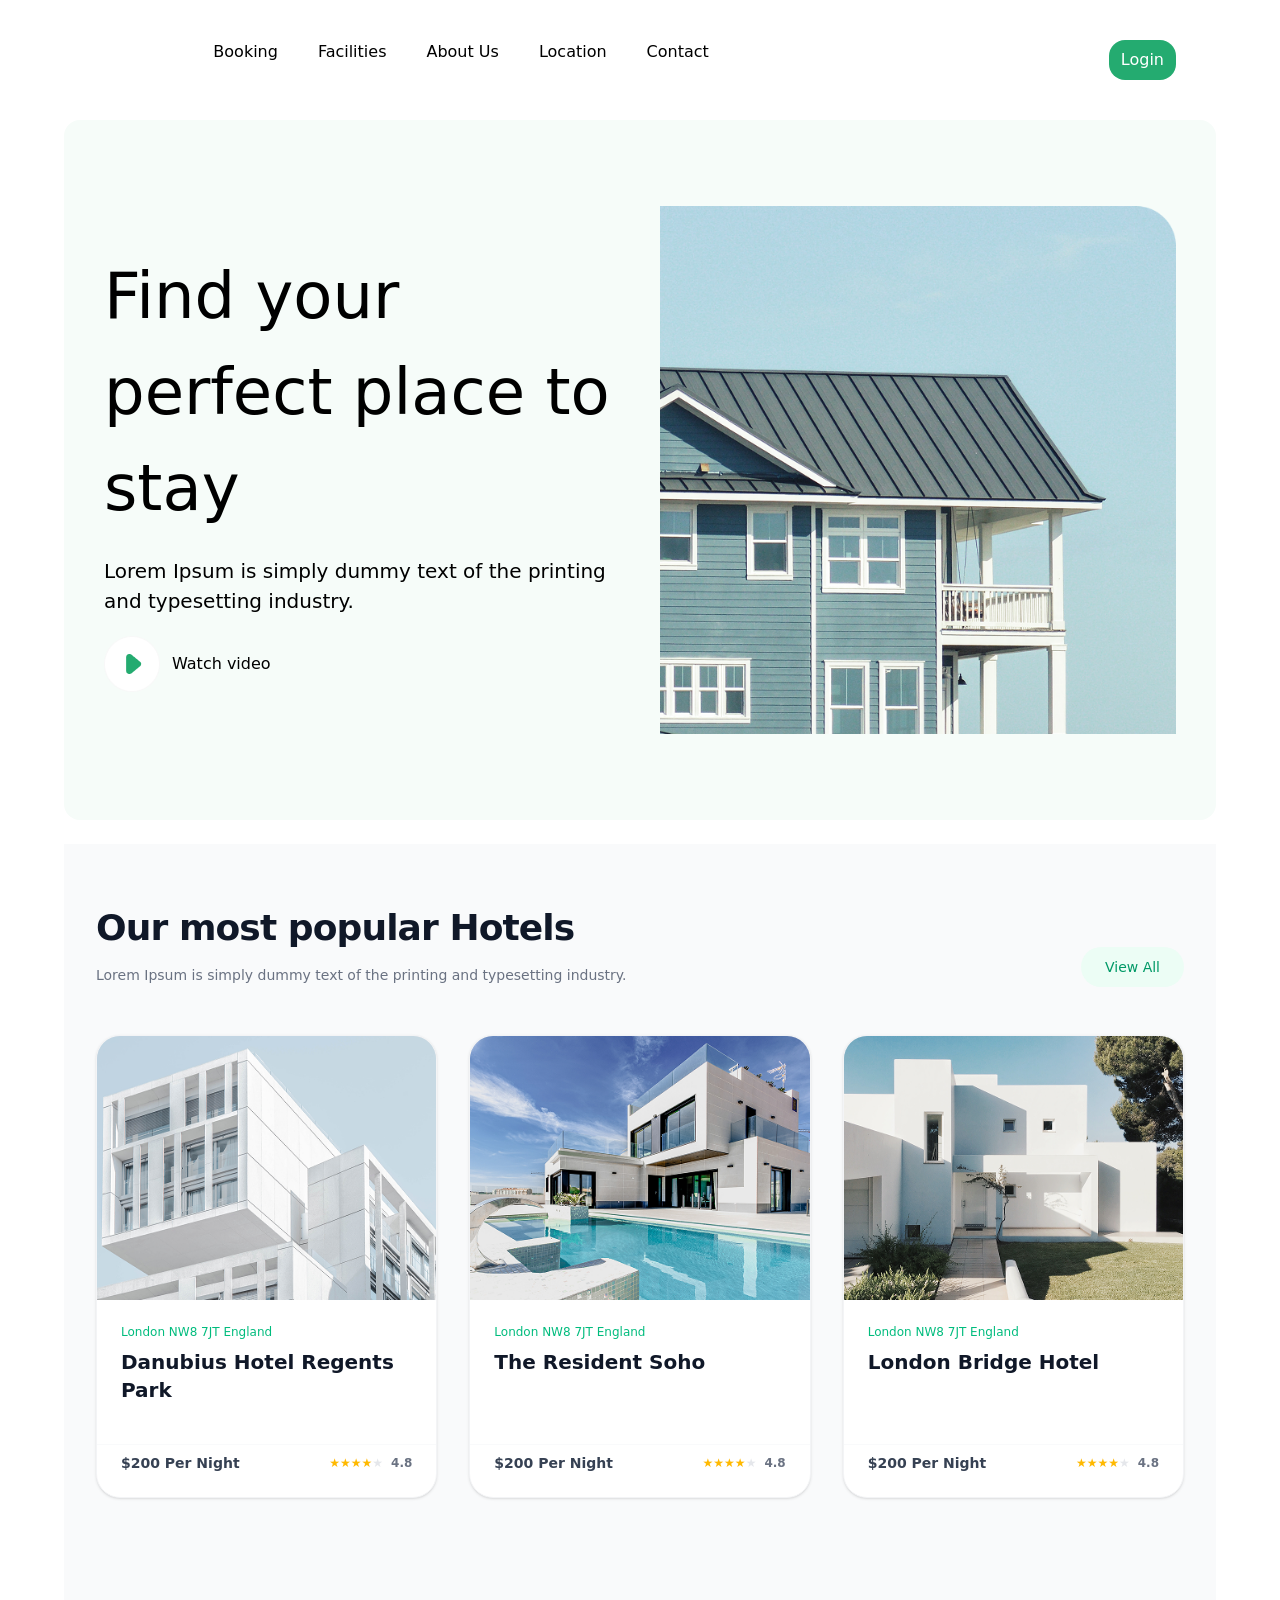
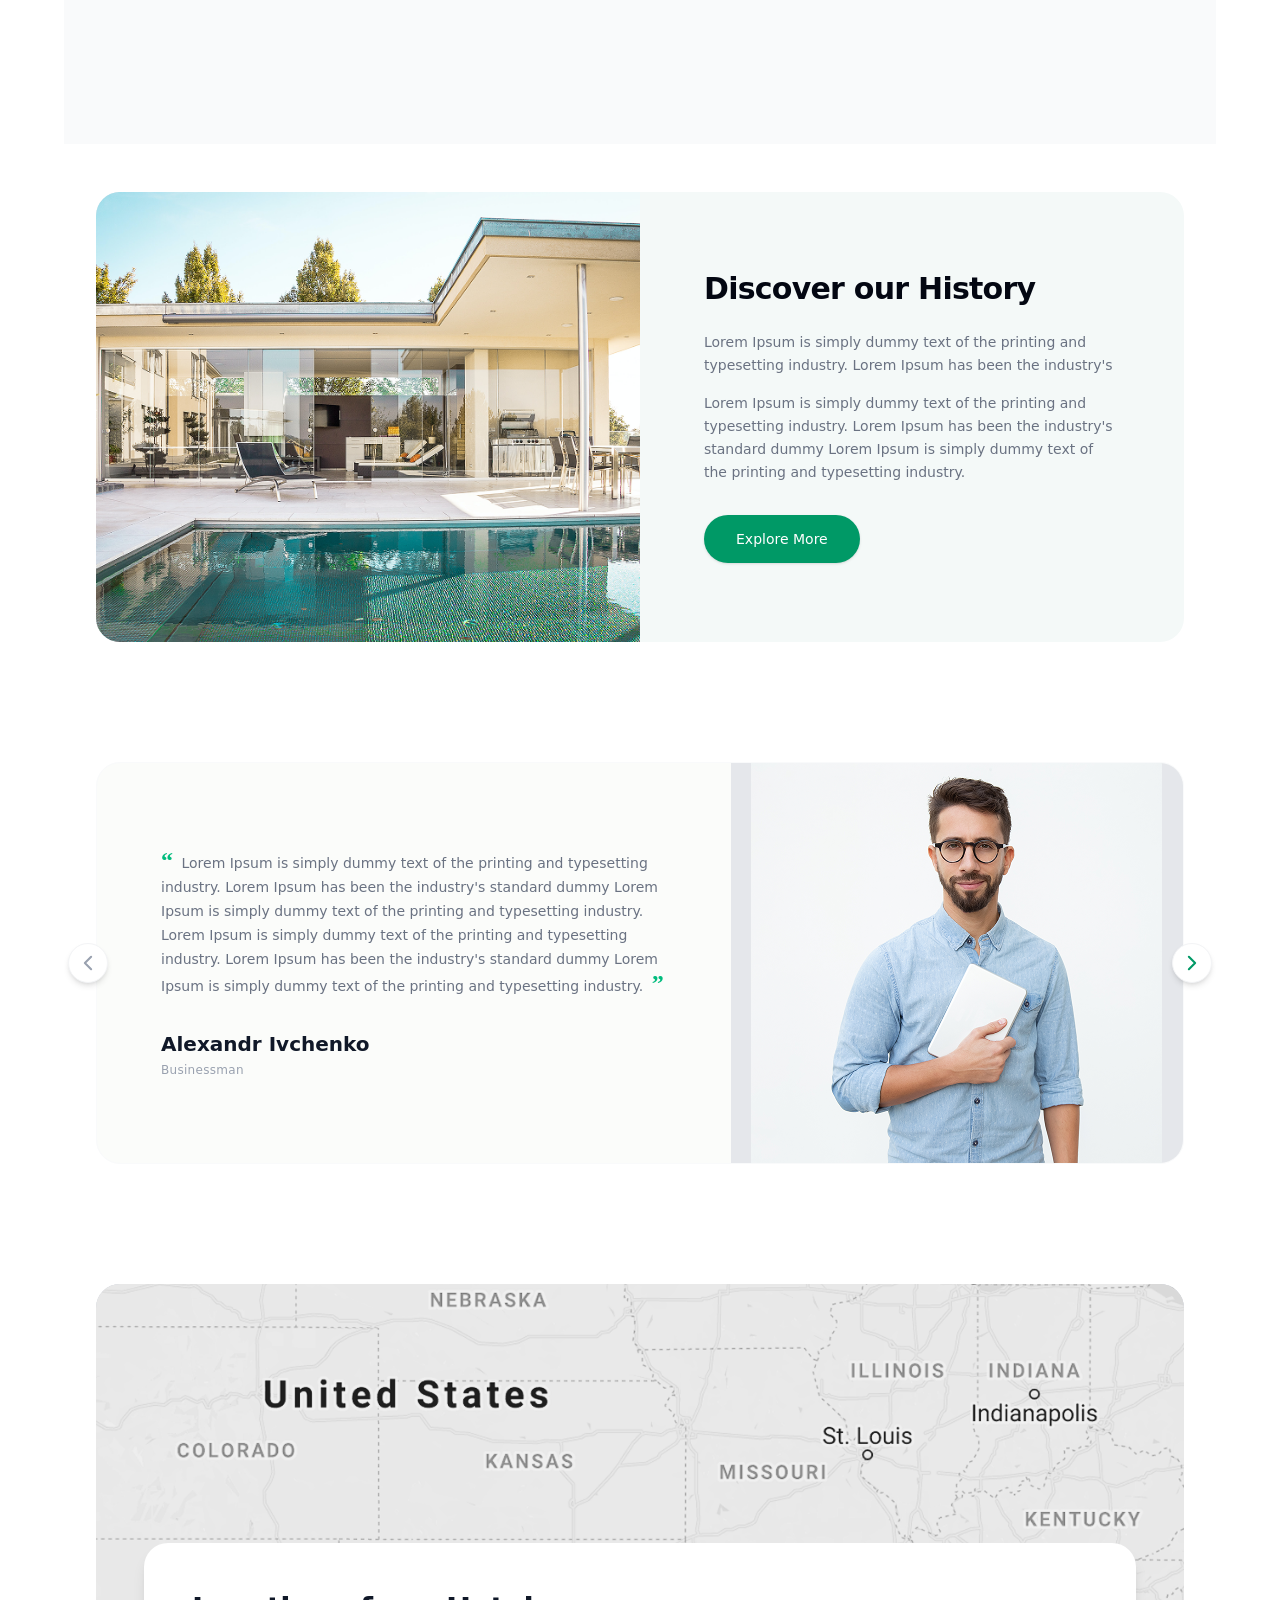
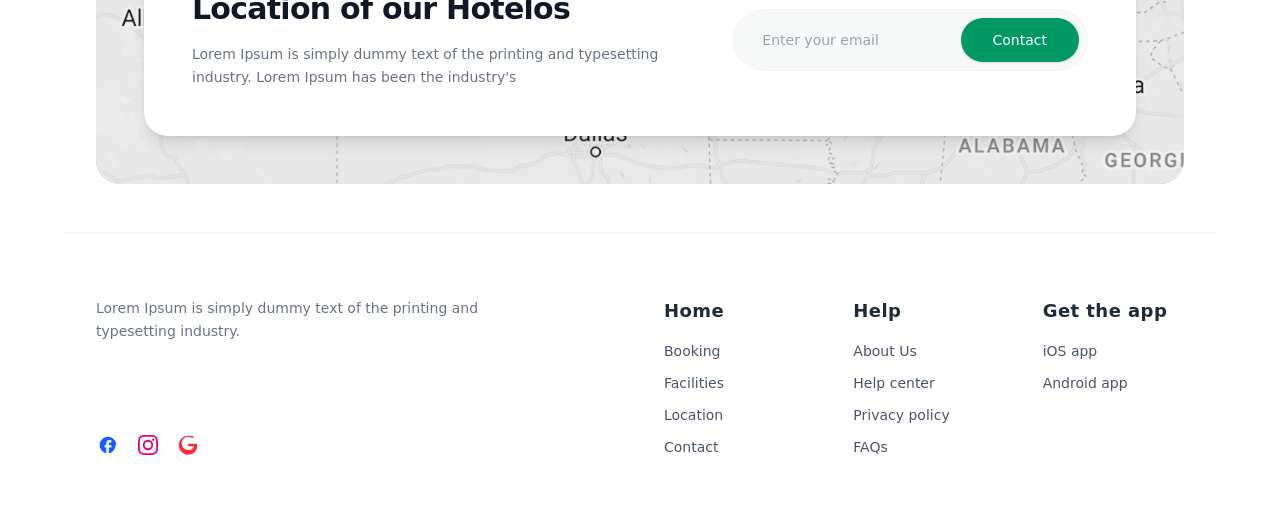
==== commit 30caed39: "oxir" ====
--- a/index.html
+++ b/index.html
@@ -136,6 +136,9 @@
 </div>
   </section>
 
+  <h1>
+    
+  </h1>
 
   <section>
     <div class="max-w-7xl mx-auto px-4 sm:px-6 lg:px-8 py-12">
--- a/src/output.css
+++ b/src/output.css
@@ -0,0 +1,1278 @@
+/*! tailwindcss v4.3.0 | MIT License | https://tailwindcss.com */
+@layer properties;
+@layer theme, base, components, utilities;
+@layer theme {
+  :root, :host {
+    --font-sans: ui-sans-serif, system-ui, sans-serif, "Apple Color Emoji",
+      "Segoe UI Emoji", "Segoe UI Symbol", "Noto Color Emoji";
+    --font-serif: ui-serif, Georgia, Cambria, "Times New Roman", Times, serif;
+    --font-mono: ui-monospace, SFMono-Regular, Menlo, Monaco, Consolas, "Liberation Mono",
+      "Courier New", monospace;
+    --color-red-500: oklch(63.7% 0.237 25.331);
+    --color-orange-500: oklch(70.5% 0.213 47.604);
+    --color-amber-400: oklch(82.8% 0.189 84.429);
+    --color-emerald-50: oklch(97.9% 0.021 166.113);
+    --color-emerald-100: oklch(95% 0.052 163.051);
+    --color-emerald-500: oklch(69.6% 0.17 162.48);
+    --color-emerald-600: oklch(59.6% 0.145 163.225);
+    --color-emerald-700: oklch(50.8% 0.118 165.612);
+    --color-blue-600: oklch(54.6% 0.245 262.881);
+    --color-pink-600: oklch(59.2% 0.249 0.584);
+    --color-gray-50: oklch(98.5% 0.002 247.839);
+    --color-gray-100: oklch(96.7% 0.003 264.542);
+    --color-gray-200: oklch(92.8% 0.006 264.531);
+    --color-gray-300: oklch(87.2% 0.01 258.338);
+    --color-gray-400: oklch(70.7% 0.022 261.325);
+    --color-gray-500: oklch(55.1% 0.027 264.364);
+    --color-gray-600: oklch(44.6% 0.03 256.802);
+    --color-gray-700: oklch(37.3% 0.034 259.733);
+    --color-gray-800: oklch(27.8% 0.033 256.848);
+    --color-gray-900: oklch(21% 0.034 264.665);
+    --color-gray-950: oklch(13% 0.028 261.692);
+    --color-white: #fff;
+    --spacing: 0.25rem;
+    --container-sm: 24rem;
+    --container-xl: 36rem;
+    --container-5xl: 64rem;
+    --container-7xl: 80rem;
+    --text-xs: 0.75rem;
+    --text-xs--line-height: calc(1 / 0.75);
+    --text-sm: 0.875rem;
+    --text-sm--line-height: calc(1.25 / 0.875);
+    --text-base: 1rem;
+    --text-base--line-height: calc(1.5 / 1);
+    --text-lg: 1.125rem;
+    --text-lg--line-height: calc(1.75 / 1.125);
+    --text-xl: 1.25rem;
+    --text-xl--line-height: calc(1.75 / 1.25);
+    --text-2xl: 1.5rem;
+    --text-2xl--line-height: calc(2 / 1.5);
+    --text-3xl: 1.875rem;
+    --text-3xl--line-height: calc(2.25 / 1.875);
+    --text-4xl: 2.25rem;
+    --text-4xl--line-height: calc(2.5 / 2.25);
+    --font-weight-medium: 500;
+    --font-weight-semibold: 600;
+    --font-weight-bold: 700;
+    --tracking-tight: -0.025em;
+    --tracking-wide: 0.025em;
+    --leading-tight: 1.25;
+    --leading-normal: 1.5;
+    --leading-relaxed: 1.625;
+    --radius-xl: 0.75rem;
+    --radius-2xl: 1rem;
+    --radius-3xl: 1.5rem;
+    --default-transition-duration: 150ms;
+    --default-transition-timing-function: cubic-bezier(0.4, 0, 0.2, 1);
+    --default-font-family: var(--font-sans);
+    --default-mono-font-family: var(--font-mono);
+  }
+}
+@layer base {
+  *, ::after, ::before, ::backdrop, ::file-selector-button {
+    box-sizing: border-box;
+    margin: 0;
+    padding: 0;
+    border: 0 solid;
+  }
+  html, :host {
+    line-height: 1.5;
+    -webkit-text-size-adjust: 100%;
+    tab-size: 4;
+    font-family: var(--default-font-family, ui-sans-serif, system-ui, sans-serif, "Apple Color Emoji", "Segoe UI Emoji", "Segoe UI Symbol", "Noto Color Emoji");
+    font-feature-settings: var(--default-font-feature-settings, normal);
+    font-variation-settings: var(--default-font-variation-settings, normal);
+    -webkit-tap-highlight-color: transparent;
+  }
+  hr {
+    height: 0;
+    color: inherit;
+    border-top-width: 1px;
+  }
+  abbr:where([title]) {
+    -webkit-text-decoration: underline dotted;
+    text-decoration: underline dotted;
+  }
+  h1, h2, h3, h4, h5, h6 {
+    font-size: inherit;
+    font-weight: inherit;
+  }
+  a {
+    color: inherit;
+    -webkit-text-decoration: inherit;
+    text-decoration: inherit;
+  }
+  b, strong {
+    font-weight: bolder;
+  }
+  code, kbd, samp, pre {
+    font-family: var(--default-mono-font-family, ui-monospace, SFMono-Regular, Menlo, Monaco, Consolas, "Liberation Mono", "Courier New", monospace);
+    font-feature-settings: var(--default-mono-font-feature-settings, normal);
+    font-variation-settings: var(--default-mono-font-variation-settings, normal);
+    font-size: 1em;
+  }
+  small {
+    font-size: 80%;
+  }
+  sub, sup {
+    font-size: 75%;
+    line-height: 0;
+    position: relative;
+    vertical-align: baseline;
+  }
+  sub {
+    bottom: -0.25em;
+  }
+  sup {
+    top: -0.5em;
+  }
+  table {
+    text-indent: 0;
+    border-color: inherit;
+    border-collapse: collapse;
+  }
+  :-moz-focusring {
+    outline: auto;
+  }
+  progress {
+    vertical-align: baseline;
+  }
+  summary {
+    display: list-item;
+  }
+  ol, ul, menu {
+    list-style: none;
+  }
+  img, svg, video, canvas, audio, iframe, embed, object {
+    display: block;
+    vertical-align: middle;
+  }
+  img, video {
+    max-width: 100%;
+    height: auto;
+  }
+  button, input, select, optgroup, textarea, ::file-selector-button {
+    font: inherit;
+    font-feature-settings: inherit;
+    font-variation-settings: inherit;
+    letter-spacing: inherit;
+    color: inherit;
+    border-radius: 0;
+    background-color: transparent;
+    opacity: 1;
+  }
+  :where(select:is([multiple], [size])) optgroup {
+    font-weight: bolder;
+  }
+  :where(select:is([multiple], [size])) optgroup option {
+    padding-inline-start: 20px;
+  }
+  ::file-selector-button {
+    margin-inline-end: 4px;
+  }
+  ::placeholder {
+    opacity: 1;
+  }
+  @supports (not (-webkit-appearance: -apple-pay-button))  or (contain-intrinsic-size: 1px) {
+    ::placeholder {
+      color: currentcolor;
+      @supports (color: color-mix(in lab, red, red)) {
+        color: color-mix(in oklab, currentcolor 50%, transparent);
+      }
+    }
+  }
+  textarea {
+    resize: vertical;
+  }
+  ::-webkit-search-decoration {
+    -webkit-appearance: none;
+  }
+  ::-webkit-date-and-time-value {
+    min-height: 1lh;
+    text-align: inherit;
+  }
+  ::-webkit-datetime-edit {
+    display: inline-flex;
+  }
+  ::-webkit-datetime-edit-fields-wrapper {
+    padding: 0;
+  }
+  ::-webkit-datetime-edit, ::-webkit-datetime-edit-year-field, ::-webkit-datetime-edit-month-field, ::-webkit-datetime-edit-day-field, ::-webkit-datetime-edit-hour-field, ::-webkit-datetime-edit-minute-field, ::-webkit-datetime-edit-second-field, ::-webkit-datetime-edit-millisecond-field, ::-webkit-datetime-edit-meridiem-field {
+    padding-block: 0;
+  }
+  ::-webkit-calendar-picker-indicator {
+    line-height: 1;
+  }
+  :-moz-ui-invalid {
+    box-shadow: none;
+  }
+  button, input:where([type="button"], [type="reset"], [type="submit"]), ::file-selector-button {
+    appearance: button;
+  }
+  ::-webkit-inner-spin-button, ::-webkit-outer-spin-button {
+    height: auto;
+  }
+  [hidden]:where(:not([hidden="until-found"])) {
+    display: none !important;
+  }
+}
+@layer utilities {
+  .absolute {
+    position: absolute;
+  }
+  .relative {
+    position: relative;
+  }
+  .inset-0 {
+    inset: calc(var(--spacing) * 0);
+  }
+  .-top-6 {
+    top: calc(var(--spacing) * -6);
+  }
+  .top-1\/2 {
+    top: calc(1 / 2 * 100%);
+  }
+  .top-2 {
+    top: calc(var(--spacing) * 2);
+  }
+  .right-1 {
+    right: calc(var(--spacing) * 1);
+  }
+  .right-2 {
+    right: calc(var(--spacing) * 2);
+  }
+  .bottom-2 {
+    bottom: calc(var(--spacing) * 2);
+  }
+  .left-1 {
+    left: calc(var(--spacing) * 1);
+  }
+  .left-6 {
+    left: calc(var(--spacing) * 6);
+  }
+  .z-10 {
+    z-index: 10;
+  }
+  .col-span-6 {
+    grid-column: span 6 / span 6;
+  }
+  .m-auto {
+    margin: auto;
+  }
+  .mx-auto {
+    margin-inline: auto;
+  }
+  .-mt-16 {
+    margin-top: calc(var(--spacing) * -16);
+  }
+  .mt-4 {
+    margin-top: calc(var(--spacing) * 4);
+  }
+  .mt-6 {
+    margin-top: calc(var(--spacing) * 6);
+  }
+  .mt-12 {
+    margin-top: calc(var(--spacing) * 12);
+  }
+  .mr-1 {
+    margin-right: calc(var(--spacing) * 1);
+  }
+  .mb-1 {
+    margin-bottom: calc(var(--spacing) * 1);
+  }
+  .mb-2 {
+    margin-bottom: calc(var(--spacing) * 2);
+  }
+  .mb-4 {
+    margin-bottom: calc(var(--spacing) * 4);
+  }
+  .mb-6 {
+    margin-bottom: calc(var(--spacing) * 6);
+  }
+  .mb-8 {
+    margin-bottom: calc(var(--spacing) * 8);
+  }
+  .mb-12 {
+    margin-bottom: calc(var(--spacing) * 12);
+  }
+  .mb-24 {
+    margin-bottom: calc(var(--spacing) * 24);
+  }
+  .ml-1 {
+    margin-left: calc(var(--spacing) * 1);
+  }
+  .ml-4 {
+    margin-left: calc(var(--spacing) * 4);
+  }
+  .block {
+    display: block;
+  }
+  .flex {
+    display: flex;
+  }
+  .grid {
+    display: grid;
+  }
+  .inline {
+    display: inline;
+  }
+  .inline-block {
+    display: inline-block;
+  }
+  .inline-flex {
+    display: inline-flex;
+  }
+  .aspect-\[4\/3\] {
+    aspect-ratio: 4/3;
+  }
+  .aspect-square {
+    aspect-ratio: 1 / 1;
+  }
+  .h-4 {
+    height: calc(var(--spacing) * 4);
+  }
+  .h-5 {
+    height: calc(var(--spacing) * 5);
+  }
+  .h-6 {
+    height: calc(var(--spacing) * 6);
+  }
+  .h-10 {
+    height: calc(var(--spacing) * 10);
+  }
+  .h-12 {
+    height: calc(var(--spacing) * 12);
+  }
+  .h-14 {
+    height: calc(var(--spacing) * 14);
+  }
+  .h-64 {
+    height: calc(var(--spacing) * 64);
+  }
+  .h-\[320px\] {
+    height: 320px;
+  }
+  .h-\[600px\] {
+    height: 600px;
+  }
+  .h-\[700px\] {
+    height: 700px;
+  }
+  .h-full {
+    height: 100%;
+  }
+  .min-h-\[360px\] {
+    min-height: 360px;
+  }
+  .min-h-\[380px\] {
+    min-height: 380px;
+  }
+  .min-h-\[400px\] {
+    min-height: 400px;
+  }
+  .min-h-\[450px\] {
+    min-height: 450px;
+  }
+  .min-h-\[500px\] {
+    min-height: 500px;
+  }
+  .min-h-screen {
+    min-height: 100vh;
+  }
+  .w-4 {
+    width: calc(var(--spacing) * 4);
+  }
+  .w-5 {
+    width: calc(var(--spacing) * 5);
+  }
+  .w-6 {
+    width: calc(var(--spacing) * 6);
+  }
+  .w-10 {
+    width: calc(var(--spacing) * 10);
+  }
+  .w-12 {
+    width: calc(var(--spacing) * 12);
+  }
+  .w-20 {
+    width: calc(var(--spacing) * 20);
+  }
+  .w-\[90\%\] {
+    width: 90%;
+  }
+  .w-\[100\%\] {
+    width: 100%;
+  }
+  .w-full {
+    width: 100%;
+  }
+  .max-w-5xl {
+    max-width: var(--container-5xl);
+  }
+  .max-w-7xl {
+    max-width: var(--container-7xl);
+  }
+  .max-w-\[320px\] {
+    max-width: 320px;
+  }
+  .max-w-\[340px\] {
+    max-width: 340px;
+  }
+  .max-w-\[1300px\] {
+    max-width: 1300px;
+  }
+  .max-w-sm {
+    max-width: var(--container-sm);
+  }
+  .max-w-xl {
+    max-width: var(--container-xl);
+  }
+  .-translate-y-1\/2 {
+    --tw-translate-y: calc(calc(1 / 2 * 100%) * -1);
+    translate: var(--tw-translate-x) var(--tw-translate-y);
+  }
+  .cursor-pointer {
+    cursor: pointer;
+  }
+  .grid-cols-1 {
+    grid-template-columns: repeat(1, minmax(0, 1fr));
+  }
+  .grid-cols-12 {
+    grid-template-columns: repeat(12, minmax(0, 1fr));
+  }
+  .flex-col {
+    flex-direction: column;
+  }
+  .items-center {
+    align-items: center;
+  }
+  .items-end {
+    align-items: flex-end;
+  }
+  .items-start {
+    align-items: flex-start;
+  }
+  .justify-between {
+    justify-content: space-between;
+  }
+  .justify-center {
+    justify-content: center;
+  }
+  .justify-end {
+    justify-content: flex-end;
+  }
+  .gap-1 {
+    gap: calc(var(--spacing) * 1);
+  }
+  .gap-2 {
+    gap: calc(var(--spacing) * 2);
+  }
+  .gap-3 {
+    gap: calc(var(--spacing) * 3);
+  }
+  .gap-4 {
+    gap: calc(var(--spacing) * 4);
+  }
+  .gap-8 {
+    gap: calc(var(--spacing) * 8);
+  }
+  .gap-10 {
+    gap: calc(var(--spacing) * 10);
+  }
+  .gap-12 {
+    gap: calc(var(--spacing) * 12);
+  }
+  .gap-100 {
+    gap: calc(var(--spacing) * 100);
+  }
+  .space-y-3 {
+    :where(& > :not(:last-child)) {
+      --tw-space-y-reverse: 0;
+      margin-block-start: calc(calc(var(--spacing) * 3) * var(--tw-space-y-reverse));
+      margin-block-end: calc(calc(var(--spacing) * 3) * calc(1 - var(--tw-space-y-reverse)));
+    }
+  }
+  .space-y-4 {
+    :where(& > :not(:last-child)) {
+      --tw-space-y-reverse: 0;
+      margin-block-start: calc(calc(var(--spacing) * 4) * var(--tw-space-y-reverse));
+      margin-block-end: calc(calc(var(--spacing) * 4) * calc(1 - var(--tw-space-y-reverse)));
+    }
+  }
+  .overflow-hidden {
+    overflow: hidden;
+  }
+  .rounded-2xl {
+    border-radius: var(--radius-2xl);
+  }
+  .rounded-3xl {
+    border-radius: var(--radius-3xl);
+  }
+  .rounded-\[40px\] {
+    border-radius: 40px;
+  }
+  .rounded-full {
+    border-radius: calc(infinity * 1px);
+  }
+  .rounded-xl {
+    border-radius: var(--radius-xl);
+  }
+  .border {
+    border-style: var(--tw-border-style);
+    border-width: 1px;
+  }
+  .border-2 {
+    border-style: var(--tw-border-style);
+    border-width: 2px;
+  }
+  .border-4 {
+    border-style: var(--tw-border-style);
+    border-width: 4px;
+  }
+  .border-t {
+    border-top-style: var(--tw-border-style);
+    border-top-width: 1px;
+  }
+  .border-dashed {
+    --tw-border-style: dashed;
+    border-style: dashed;
+  }
+  .border-gray-50 {
+    border-color: var(--color-gray-50);
+  }
+  .border-gray-100 {
+    border-color: var(--color-gray-100);
+  }
+  .border-gray-200 {
+    border-color: var(--color-gray-200);
+  }
+  .border-orange-500 {
+    border-color: var(--color-orange-500);
+  }
+  .border-transparent {
+    border-color: transparent;
+  }
+  .border-white {
+    border-color: var(--color-white);
+  }
+  .bg-\[\#24AB70\] {
+    background-color: #24AB70;
+  }
+  .bg-\[\#F6FCF9\] {
+    background-color: #F6FCF9;
+  }
+  .bg-\[\#eef7f4\] {
+    background-color: #eef7f4;
+  }
+  .bg-\[\#f4f9f8\] {
+    background-color: #f4f9f8;
+  }
+  .bg-\[\#f7f9f8\] {
+    background-color: #f7f9f8;
+  }
+  .bg-\[\#fbfcfa\] {
+    background-color: #fbfcfa;
+  }
+  .bg-emerald-50 {
+    background-color: var(--color-emerald-50);
+  }
+  .bg-emerald-600 {
+    background-color: var(--color-emerald-600);
+  }
+  .bg-gray-50 {
+    background-color: var(--color-gray-50);
+  }
+  .bg-gray-200 {
+    background-color: var(--color-gray-200);
+  }
+  .bg-gray-300 {
+    background-color: var(--color-gray-300);
+  }
+  .bg-transparent {
+    background-color: transparent;
+  }
+  .bg-white {
+    background-color: var(--color-white);
+  }
+  .fill-current {
+    fill: currentcolor;
+  }
+  .p-2 {
+    padding: calc(var(--spacing) * 2);
+  }
+  .p-4 {
+    padding: calc(var(--spacing) * 4);
+  }
+  .p-6 {
+    padding: calc(var(--spacing) * 6);
+  }
+  .p-8 {
+    padding: calc(var(--spacing) * 8);
+  }
+  .p-10 {
+    padding: calc(var(--spacing) * 10);
+  }
+  .px-3 {
+    padding-inline: calc(var(--spacing) * 3);
+  }
+  .px-4 {
+    padding-inline: calc(var(--spacing) * 4);
+  }
+  .px-6 {
+    padding-inline: calc(var(--spacing) * 6);
+  }
+  .px-8 {
+    padding-inline: calc(var(--spacing) * 8);
+  }
+  .px-10 {
+    padding-inline: calc(var(--spacing) * 10);
+  }
+  .py-2\.5 {
+    padding-block: calc(var(--spacing) * 2.5);
+  }
+  .py-3 {
+    padding-block: calc(var(--spacing) * 3);
+  }
+  .py-3\.5 {
+    padding-block: calc(var(--spacing) * 3.5);
+  }
+  .py-12 {
+    padding-block: calc(var(--spacing) * 12);
+  }
+  .py-16 {
+    padding-block: calc(var(--spacing) * 16);
+  }
+  .pt-2 {
+    padding-top: calc(var(--spacing) * 2);
+  }
+  .pt-6 {
+    padding-top: calc(var(--spacing) * 6);
+  }
+  .pt-16 {
+    padding-top: calc(var(--spacing) * 16);
+  }
+  .pr-32 {
+    padding-right: calc(var(--spacing) * 32);
+  }
+  .pb-6 {
+    padding-bottom: calc(var(--spacing) * 6);
+  }
+  .pb-12 {
+    padding-bottom: calc(var(--spacing) * 12);
+  }
+  .pl-5 {
+    padding-left: calc(var(--spacing) * 5);
+  }
+  .text-center {
+    text-align: center;
+  }
+  .text-justify {
+    text-align: justify;
+  }
+  .text-left {
+    text-align: left;
+  }
+  .font-sans {
+    font-family: var(--font-sans);
+  }
+  .font-serif {
+    font-family: var(--font-serif);
+  }
+  .text-2xl {
+    font-size: var(--text-2xl);
+    line-height: var(--tw-leading, var(--text-2xl--line-height));
+  }
+  .text-3xl {
+    font-size: var(--text-3xl);
+    line-height: var(--tw-leading, var(--text-3xl--line-height));
+  }
+  .text-base {
+    font-size: var(--text-base);
+    line-height: var(--tw-leading, var(--text-base--line-height));
+  }
+  .text-lg {
+    font-size: var(--text-lg);
+    line-height: var(--tw-leading, var(--text-lg--line-height));
+  }
+  .text-sm {
+    font-size: var(--text-sm);
+    line-height: var(--tw-leading, var(--text-sm--line-height));
+  }
+  .text-xl {
+    font-size: var(--text-xl);
+    line-height: var(--tw-leading, var(--text-xl--line-height));
+  }
+  .text-xs {
+    font-size: var(--text-xs);
+    line-height: var(--tw-leading, var(--text-xs--line-height));
+  }
+  .text-\[11px\] {
+    font-size: 11px;
+  }
+  .text-\[20px\] {
+    font-size: 20px;
+  }
+  .text-\[34px\] {
+    font-size: 34px;
+  }
+  .leading-none {
+    --tw-leading: 1;
+    line-height: 1;
+  }
+  .leading-normal {
+    --tw-leading: var(--leading-normal);
+    line-height: var(--leading-normal);
+  }
+  .leading-relaxed {
+    --tw-leading: var(--leading-relaxed);
+    line-height: var(--leading-relaxed);
+  }
+  .leading-tight {
+    --tw-leading: var(--leading-tight);
+    line-height: var(--leading-tight);
+  }
+  .font-bold {
+    --tw-font-weight: var(--font-weight-bold);
+    font-weight: var(--font-weight-bold);
+  }
+  .font-medium {
+    --tw-font-weight: var(--font-weight-medium);
+    font-weight: var(--font-weight-medium);
+  }
+  .font-semibold {
+    --tw-font-weight: var(--font-weight-semibold);
+    font-weight: var(--font-weight-semibold);
+  }
+  .tracking-tight {
+    --tw-tracking: var(--tracking-tight);
+    letter-spacing: var(--tracking-tight);
+  }
+  .tracking-wide {
+    --tw-tracking: var(--tracking-wide);
+    letter-spacing: var(--tracking-wide);
+  }
+  .text-\[white\] {
+    color: white;
+  }
+  .text-amber-400 {
+    color: var(--color-amber-400);
+  }
+  .text-blue-600 {
+    color: var(--color-blue-600);
+  }
+  .text-emerald-500 {
+    color: var(--color-emerald-500);
+  }
+  .text-emerald-600 {
+    color: var(--color-emerald-600);
+  }
+  .text-gray-200 {
+    color: var(--color-gray-200);
+  }
+  .text-gray-400 {
+    color: var(--color-gray-400);
+  }
+  .text-gray-500 {
+    color: var(--color-gray-500);
+  }
+  .text-gray-600 {
+    color: var(--color-gray-600);
+  }
+  .text-gray-700 {
+    color: var(--color-gray-700);
+  }
+  .text-gray-800 {
+    color: var(--color-gray-800);
+  }
+  .text-gray-900 {
+    color: var(--color-gray-900);
+  }
+  .text-gray-950 {
+    color: var(--color-gray-950);
+  }
+  .text-pink-600 {
+    color: var(--color-pink-600);
+  }
+  .text-red-500 {
+    color: var(--color-red-500);
+  }
+  .text-white {
+    color: var(--color-white);
+  }
+  .placeholder-gray-400 {
+    &::placeholder {
+      color: var(--color-gray-400);
+    }
+  }
+  .shadow-lg {
+    --tw-shadow: 0 10px 15px -3px var(--tw-shadow-color, rgb(0 0 0 / 0.1)), 0 4px 6px -4px var(--tw-shadow-color, rgb(0 0 0 / 0.1));
+    box-shadow: var(--tw-inset-shadow), var(--tw-inset-ring-shadow), var(--tw-ring-offset-shadow), var(--tw-ring-shadow), var(--tw-shadow);
+  }
+  .shadow-md {
+    --tw-shadow: 0 4px 6px -1px var(--tw-shadow-color, rgb(0 0 0 / 0.1)), 0 2px 4px -2px var(--tw-shadow-color, rgb(0 0 0 / 0.1));
+    box-shadow: var(--tw-inset-shadow), var(--tw-inset-ring-shadow), var(--tw-ring-offset-shadow), var(--tw-ring-shadow), var(--tw-shadow);
+  }
+  .shadow-sm {
+    --tw-shadow: 0 1px 3px 0 var(--tw-shadow-color, rgb(0 0 0 / 0.1)), 0 1px 2px -1px var(--tw-shadow-color, rgb(0 0 0 / 0.1));
+    box-shadow: var(--tw-inset-shadow), var(--tw-inset-ring-shadow), var(--tw-ring-offset-shadow), var(--tw-ring-shadow), var(--tw-shadow);
+  }
+  .shadow-xl {
+    --tw-shadow: 0 20px 25px -5px var(--tw-shadow-color, rgb(0 0 0 / 0.1)), 0 8px 10px -6px var(--tw-shadow-color, rgb(0 0 0 / 0.1));
+    box-shadow: var(--tw-inset-shadow), var(--tw-inset-ring-shadow), var(--tw-ring-offset-shadow), var(--tw-ring-shadow), var(--tw-shadow);
+  }
+  .transition-colors {
+    transition-property: color, background-color, border-color, outline-color, text-decoration-color, fill, stroke, --tw-gradient-from, --tw-gradient-via, --tw-gradient-to;
+    transition-timing-function: var(--tw-ease, var(--default-transition-timing-function));
+    transition-duration: var(--tw-duration, var(--default-transition-duration));
+  }
+  .transition-opacity {
+    transition-property: opacity;
+    transition-timing-function: var(--tw-ease, var(--default-transition-timing-function));
+    transition-duration: var(--tw-duration, var(--default-transition-duration));
+  }
+  .select-none {
+    -webkit-user-select: none;
+    user-select: none;
+  }
+  .hover\:bg-emerald-100 {
+    &:hover {
+      @media (hover: hover) {
+        background-color: var(--color-emerald-100);
+      }
+    }
+  }
+  .hover\:bg-emerald-700 {
+    &:hover {
+      @media (hover: hover) {
+        background-color: var(--color-emerald-700);
+      }
+    }
+  }
+  .hover\:bg-gray-50 {
+    &:hover {
+      @media (hover: hover) {
+        background-color: var(--color-gray-50);
+      }
+    }
+  }
+  .hover\:text-emerald-600 {
+    &:hover {
+      @media (hover: hover) {
+        color: var(--color-emerald-600);
+      }
+    }
+  }
+  .hover\:opacity-80 {
+    &:hover {
+      @media (hover: hover) {
+        opacity: 80%;
+      }
+    }
+  }
+  .focus\:outline-none {
+    &:focus {
+      --tw-outline-style: none;
+      outline-style: none;
+    }
+  }
+  .sm\:mt-0 {
+    @media (width >= 40rem) {
+      margin-top: calc(var(--spacing) * 0);
+    }
+  }
+  .sm\:flex-row {
+    @media (width >= 40rem) {
+      flex-direction: row;
+    }
+  }
+  .sm\:items-end {
+    @media (width >= 40rem) {
+      align-items: flex-end;
+    }
+  }
+  .sm\:justify-between {
+    @media (width >= 40rem) {
+      justify-content: space-between;
+    }
+  }
+  .sm\:p-8 {
+    @media (width >= 40rem) {
+      padding: calc(var(--spacing) * 8);
+    }
+  }
+  .sm\:p-12 {
+    @media (width >= 40rem) {
+      padding: calc(var(--spacing) * 12);
+    }
+  }
+  .sm\:px-6 {
+    @media (width >= 40rem) {
+      padding-inline: calc(var(--spacing) * 6);
+    }
+  }
+  .sm\:text-3xl {
+    @media (width >= 40rem) {
+      font-size: var(--text-3xl);
+      line-height: var(--tw-leading, var(--text-3xl--line-height));
+    }
+  }
+  .sm\:text-4xl {
+    @media (width >= 40rem) {
+      font-size: var(--text-4xl);
+      line-height: var(--tw-leading, var(--text-4xl--line-height));
+    }
+  }
+  .sm\:text-base {
+    @media (width >= 40rem) {
+      font-size: var(--text-base);
+      line-height: var(--tw-leading, var(--text-base--line-height));
+    }
+  }
+  .sm\:text-sm {
+    @media (width >= 40rem) {
+      font-size: var(--text-sm);
+      line-height: var(--tw-leading, var(--text-sm--line-height));
+    }
+  }
+  .md\:absolute {
+    @media (width >= 48rem) {
+      position: absolute;
+    }
+  }
+  .md\:relative {
+    @media (width >= 48rem) {
+      position: relative;
+    }
+  }
+  .md\:top-1\/2 {
+    @media (width >= 48rem) {
+      top: calc(1 / 2 * 100%);
+    }
+  }
+  .md\:left-0 {
+    @media (width >= 48rem) {
+      left: calc(var(--spacing) * 0);
+    }
+  }
+  .md\:col-span-5 {
+    @media (width >= 48rem) {
+      grid-column: span 5 / span 5;
+    }
+  }
+  .md\:col-span-7 {
+    @media (width >= 48rem) {
+      grid-column: span 7 / span 7;
+    }
+  }
+  .md\:col-span-8 {
+    @media (width >= 48rem) {
+      grid-column: span 8 / span 8;
+    }
+  }
+  .md\:mb-0 {
+    @media (width >= 48rem) {
+      margin-bottom: calc(var(--spacing) * 0);
+    }
+  }
+  .md\:-ml-12 {
+    @media (width >= 48rem) {
+      margin-left: calc(var(--spacing) * -12);
+    }
+  }
+  .md\:h-full {
+    @media (width >= 48rem) {
+      height: 100%;
+    }
+  }
+  .md\:w-\[110\%\] {
+    @media (width >= 48rem) {
+      width: 110%;
+    }
+  }
+  .md\:max-w-\[380px\] {
+    @media (width >= 48rem) {
+      max-width: 380px;
+    }
+  }
+  .md\:-translate-y-1\/2 {
+    @media (width >= 48rem) {
+      --tw-translate-y: calc(calc(1 / 2 * 100%) * -1);
+      translate: var(--tw-translate-x) var(--tw-translate-y);
+    }
+  }
+  .md\:grid-cols-2 {
+    @media (width >= 48rem) {
+      grid-template-columns: repeat(2, minmax(0, 1fr));
+    }
+  }
+  .md\:grid-cols-12 {
+    @media (width >= 48rem) {
+      grid-template-columns: repeat(12, minmax(0, 1fr));
+    }
+  }
+  .md\:flex-row {
+    @media (width >= 48rem) {
+      flex-direction: row;
+    }
+  }
+  .md\:pt-16 {
+    @media (width >= 48rem) {
+      padding-top: calc(var(--spacing) * 16);
+    }
+  }
+  .md\:pl-\[240px\] {
+    @media (width >= 48rem) {
+      padding-left: 240px;
+    }
+  }
+  .md\:pl-\[260px\] {
+    @media (width >= 48rem) {
+      padding-left: 260px;
+    }
+  }
+  .lg\:col-span-2 {
+    @media (width >= 64rem) {
+      grid-column: span 2 / span 2;
+    }
+  }
+  .lg\:col-span-5 {
+    @media (width >= 64rem) {
+      grid-column: span 5 / span 5;
+    }
+  }
+  .lg\:col-span-6 {
+    @media (width >= 64rem) {
+      grid-column: span 6 / span 6;
+    }
+  }
+  .lg\:col-span-7 {
+    @media (width >= 64rem) {
+      grid-column: span 7 / span 7;
+    }
+  }
+  .lg\:col-start-7 {
+    @media (width >= 64rem) {
+      grid-column-start: 7;
+    }
+  }
+  .lg\:mt-\[20px\] {
+    @media (width >= 64rem) {
+      margin-top: 20px;
+    }
+  }
+  .lg\:mb-0 {
+    @media (width >= 64rem) {
+      margin-bottom: calc(var(--spacing) * 0);
+    }
+  }
+  .lg\:grid {
+    @media (width >= 64rem) {
+      display: grid;
+    }
+  }
+  .lg\:h-\[360px\] {
+    @media (width >= 64rem) {
+      height: 360px;
+    }
+  }
+  .lg\:max-w-\[360px\] {
+    @media (width >= 64rem) {
+      max-width: 360px;
+    }
+  }
+  .lg\:max-w-\[1300px\] {
+    @media (width >= 64rem) {
+      max-width: 1300px;
+    }
+  }
+  .lg\:grid-cols-2 {
+    @media (width >= 64rem) {
+      grid-template-columns: repeat(2, minmax(0, 1fr));
+    }
+  }
+  .lg\:grid-cols-3 {
+    @media (width >= 64rem) {
+      grid-template-columns: repeat(3, minmax(0, 1fr));
+    }
+  }
+  .lg\:grid-cols-12 {
+    @media (width >= 64rem) {
+      grid-template-columns: repeat(12, minmax(0, 1fr));
+    }
+  }
+  .lg\:gap-12 {
+    @media (width >= 64rem) {
+      gap: calc(var(--spacing) * 12);
+    }
+  }
+  .lg\:p-12 {
+    @media (width >= 64rem) {
+      padding: calc(var(--spacing) * 12);
+    }
+  }
+  .lg\:p-16 {
+    @media (width >= 64rem) {
+      padding: calc(var(--spacing) * 16);
+    }
+  }
+  .lg\:px-8 {
+    @media (width >= 64rem) {
+      padding-inline: calc(var(--spacing) * 8);
+    }
+  }
+  .lg\:pl-6 {
+    @media (width >= 64rem) {
+      padding-left: calc(var(--spacing) * 6);
+    }
+  }
+  .lg\:pl-\[280px\] {
+    @media (width >= 64rem) {
+      padding-left: 280px;
+    }
+  }
+  .lg\:pl-\[300px\] {
+    @media (width >= 64rem) {
+      padding-left: 300px;
+    }
+  }
+  .lg\:text-\[64px\] {
+    @media (width >= 64rem) {
+      font-size: 64px;
+    }
+  }
+  .xl\:pl-\[320px\] {
+    @media (width >= 80rem) {
+      padding-left: 320px;
+    }
+  }
+}
+@property --tw-translate-x {
+  syntax: "*";
+  inherits: false;
+  initial-value: 0;
+}
+@property --tw-translate-y {
+  syntax: "*";
+  inherits: false;
+  initial-value: 0;
+}
+@property --tw-translate-z {
+  syntax: "*";
+  inherits: false;
+  initial-value: 0;
+}
+@property --tw-space-y-reverse {
+  syntax: "*";
+  inherits: false;
+  initial-value: 0;
+}
+@property --tw-border-style {
+  syntax: "*";
+  inherits: false;
+  initial-value: solid;
+}
+@property --tw-leading {
+  syntax: "*";
+  inherits: false;
+}
+@property --tw-font-weight {
+  syntax: "*";
+  inherits: false;
+}
+@property --tw-tracking {
+  syntax: "*";
+  inherits: false;
+}
+@property --tw-shadow {
+  syntax: "*";
+  inherits: false;
+  initial-value: 0 0 #0000;
+}
+@property --tw-shadow-color {
+  syntax: "*";
+  inherits: false;
+}
+@property --tw-shadow-alpha {
+  syntax: "<percentage>";
+  inherits: false;
+  initial-value: 100%;
+}
+@property --tw-inset-shadow {
+  syntax: "*";
+  inherits: false;
+  initial-value: 0 0 #0000;
+}
+@property --tw-inset-shadow-color {
+  syntax: "*";
+  inherits: false;
+}
+@property --tw-inset-shadow-alpha {
+  syntax: "<percentage>";
+  inherits: false;
+  initial-value: 100%;
+}
+@property --tw-ring-color {
+  syntax: "*";
+  inherits: false;
+}
+@property --tw-ring-shadow {
+  syntax: "*";
+  inherits: false;
+  initial-value: 0 0 #0000;
+}
+@property --tw-inset-ring-color {
+  syntax: "*";
+  inherits: false;
+}
+@property --tw-inset-ring-shadow {
+  syntax: "*";
+  inherits: false;
+  initial-value: 0 0 #0000;
+}
+@property --tw-ring-inset {
+  syntax: "*";
+  inherits: false;
+}
+@property --tw-ring-offset-width {
+  syntax: "<length>";
+  inherits: false;
+  initial-value: 0px;
+}
+@property --tw-ring-offset-color {
+  syntax: "*";
+  inherits: false;
+  initial-value: #fff;
+}
+@property --tw-ring-offset-shadow {
+  syntax: "*";
+  inherits: false;
+  initial-value: 0 0 #0000;
+}
+@layer properties {
+  @supports ((-webkit-hyphens: none) and (not (margin-trim: inline))) or ((-moz-orient: inline) and (not (color:rgb(from red r g b)))) {
+    *, ::before, ::after, ::backdrop {
+      --tw-translate-x: 0;
+      --tw-translate-y: 0;
+      --tw-translate-z: 0;
+      --tw-space-y-reverse: 0;
+      --tw-border-style: solid;
+      --tw-leading: initial;
+      --tw-font-weight: initial;
+      --tw-tracking: initial;
+      --tw-shadow: 0 0 #0000;
+      --tw-shadow-color: initial;
+      --tw-shadow-alpha: 100%;
+      --tw-inset-shadow: 0 0 #0000;
+      --tw-inset-shadow-color: initial;
+      --tw-inset-shadow-alpha: 100%;
+      --tw-ring-color: initial;
+      --tw-ring-shadow: 0 0 #0000;
+      --tw-inset-ring-color: initial;
+      --tw-inset-ring-shadow: 0 0 #0000;
+      --tw-ring-inset: initial;
+      --tw-ring-offset-width: 0px;
+      --tw-ring-offset-color: #fff;
+      --tw-ring-offset-shadow: 0 0 #0000;
+    }
+  }
+}
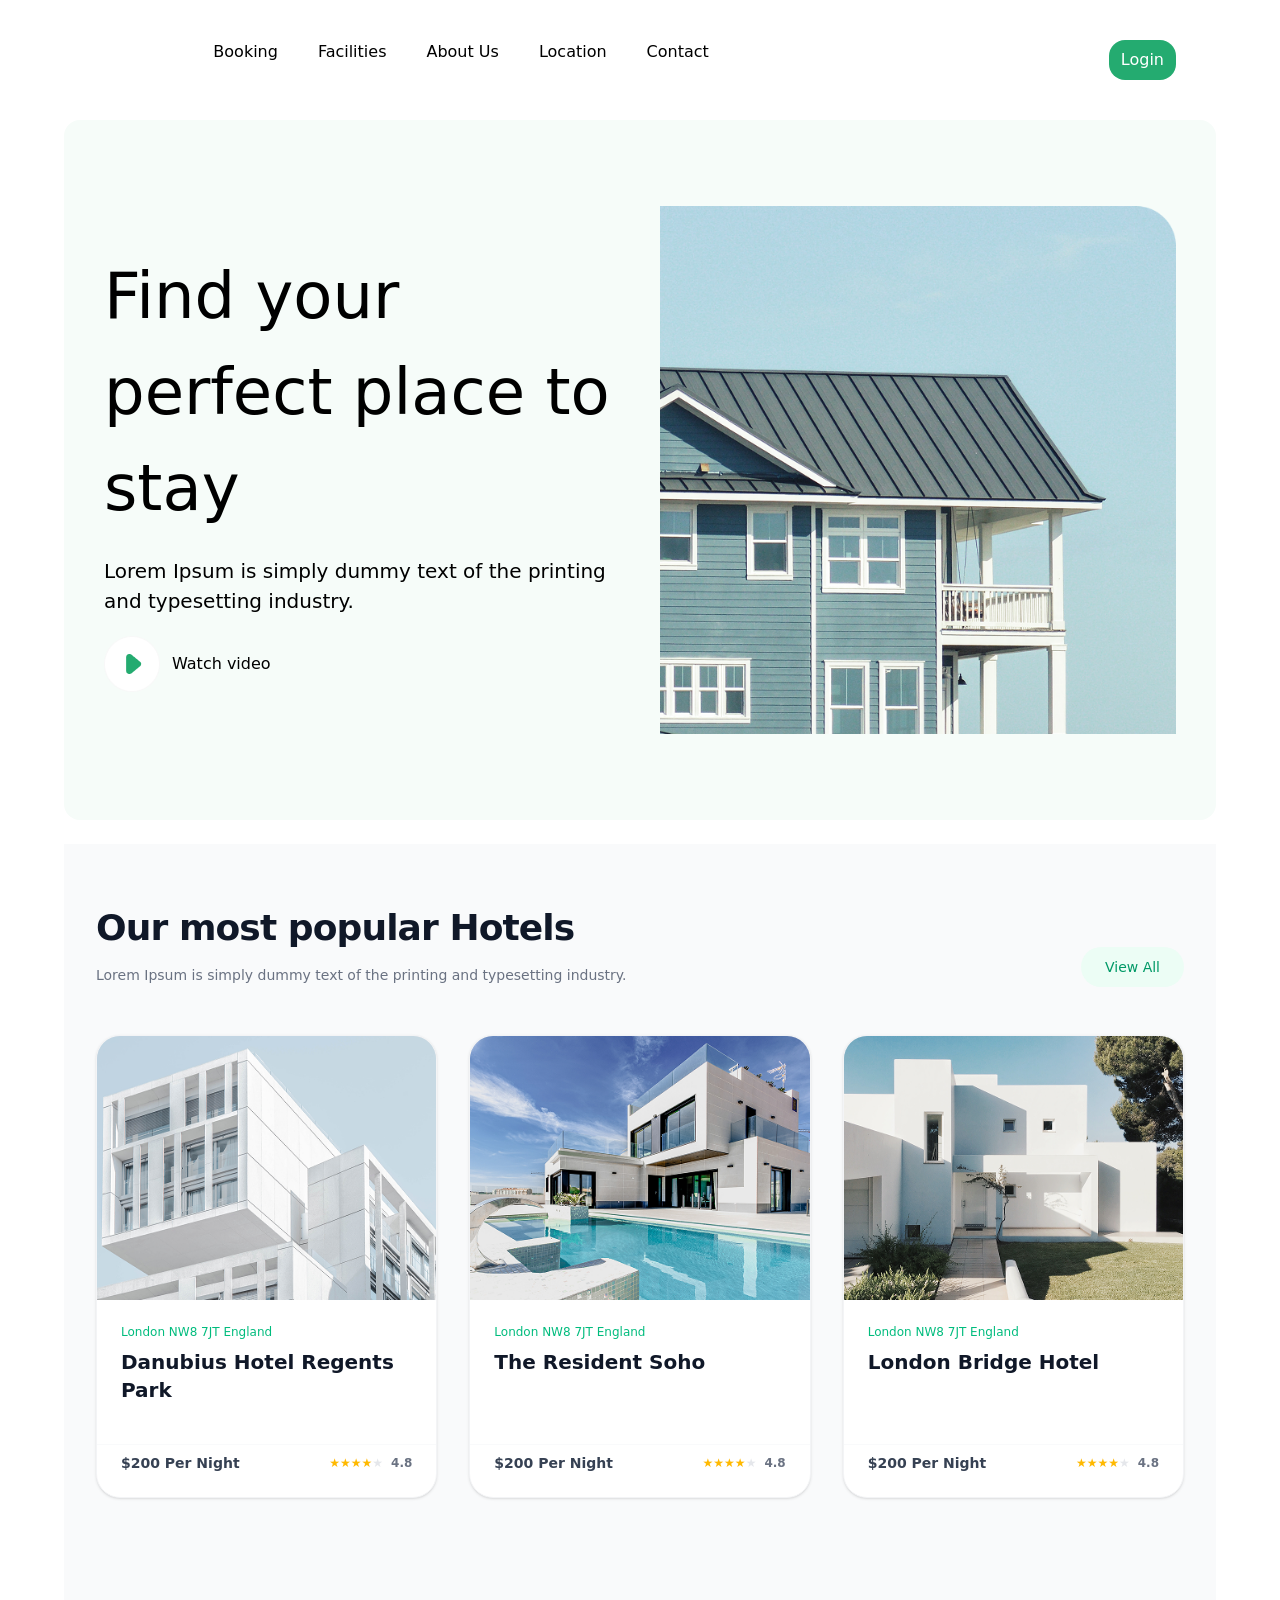
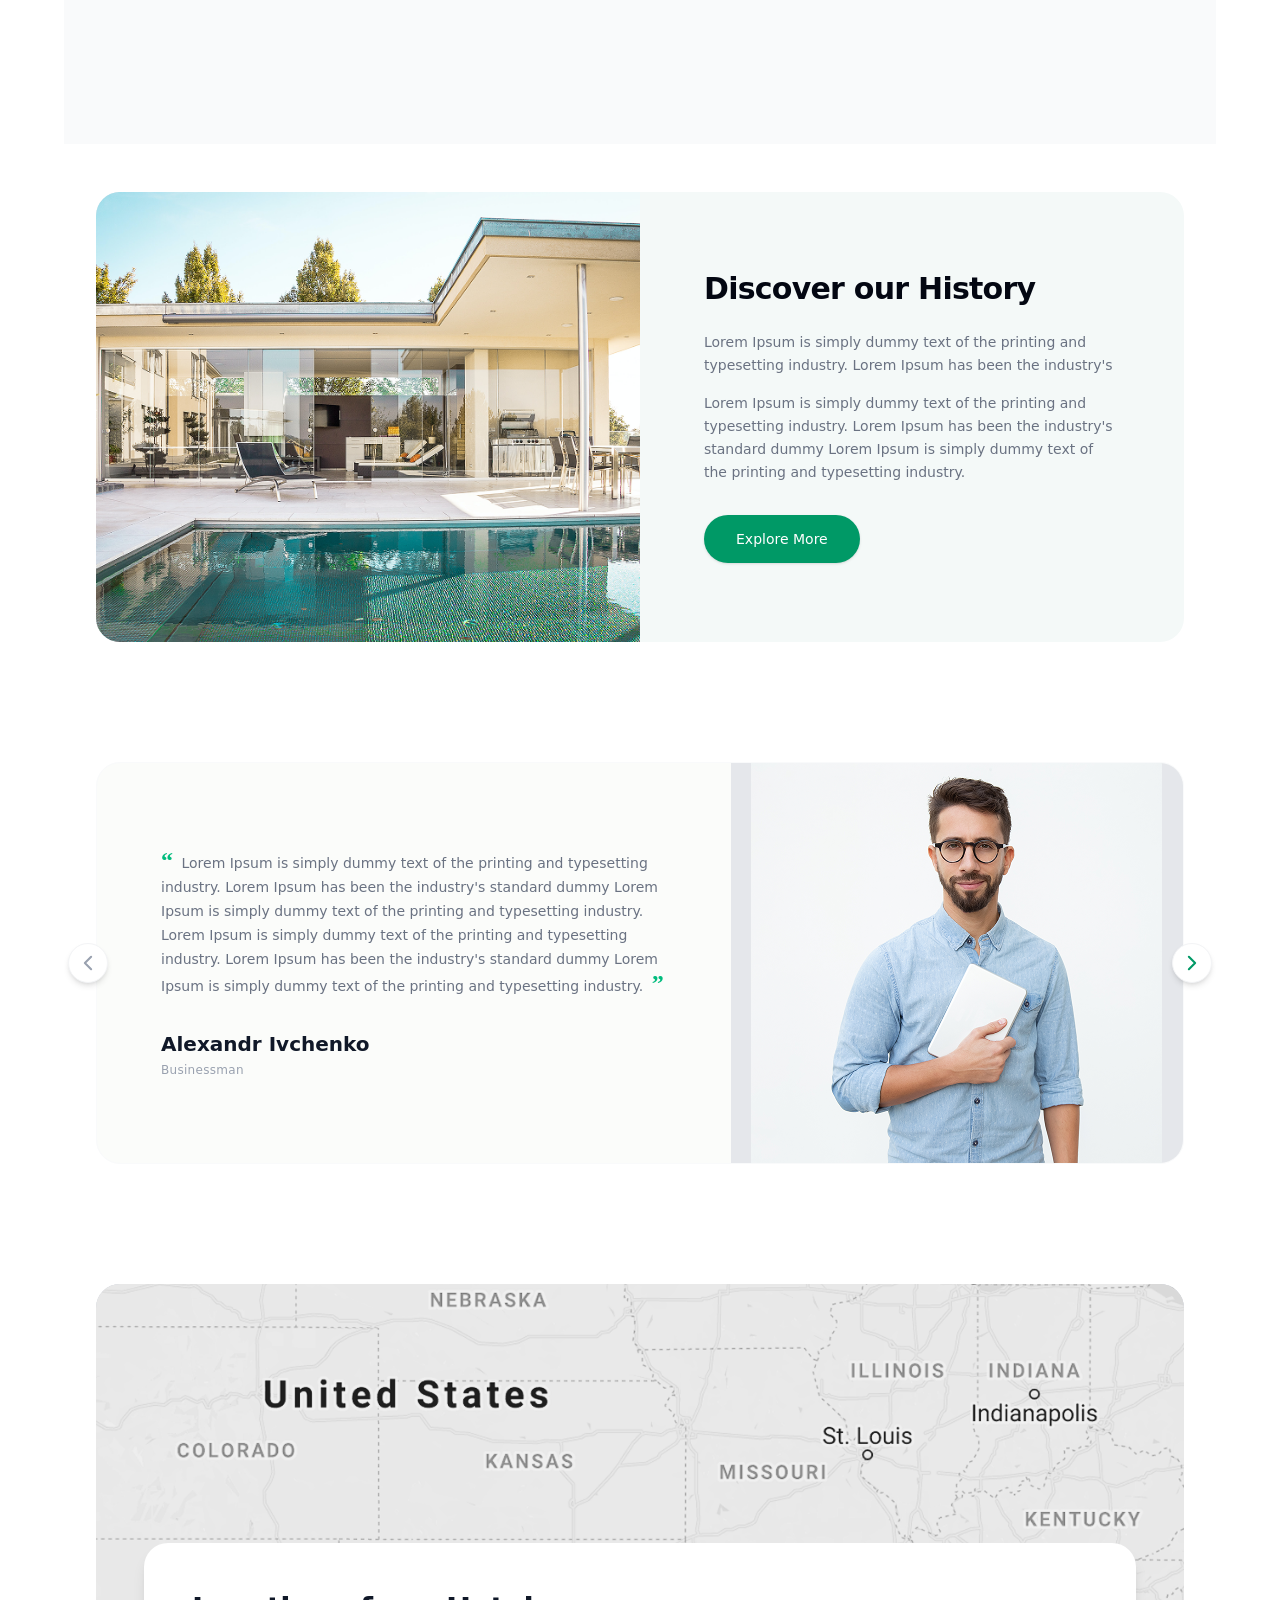
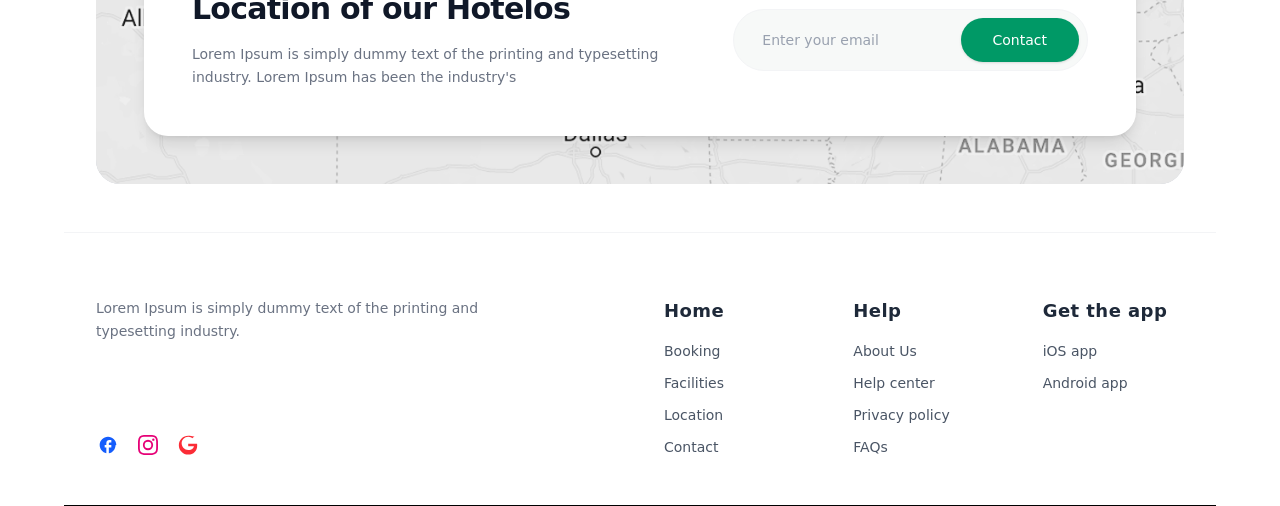
==== commit e4aac155: "last" ====
--- a/index.html
+++ b/index.html
@@ -136,9 +136,6 @@
 </div>
   </section>
 
-  <h1>
-    
-  </h1>
 
   <section>
     <div class="max-w-7xl mx-auto px-4 sm:px-6 lg:px-8 py-12">
@@ -315,6 +312,11 @@
     </div>
   </div>
 </footer>
+<h1>
+  <hr>
+  
+</h1>
+
 
 
 
